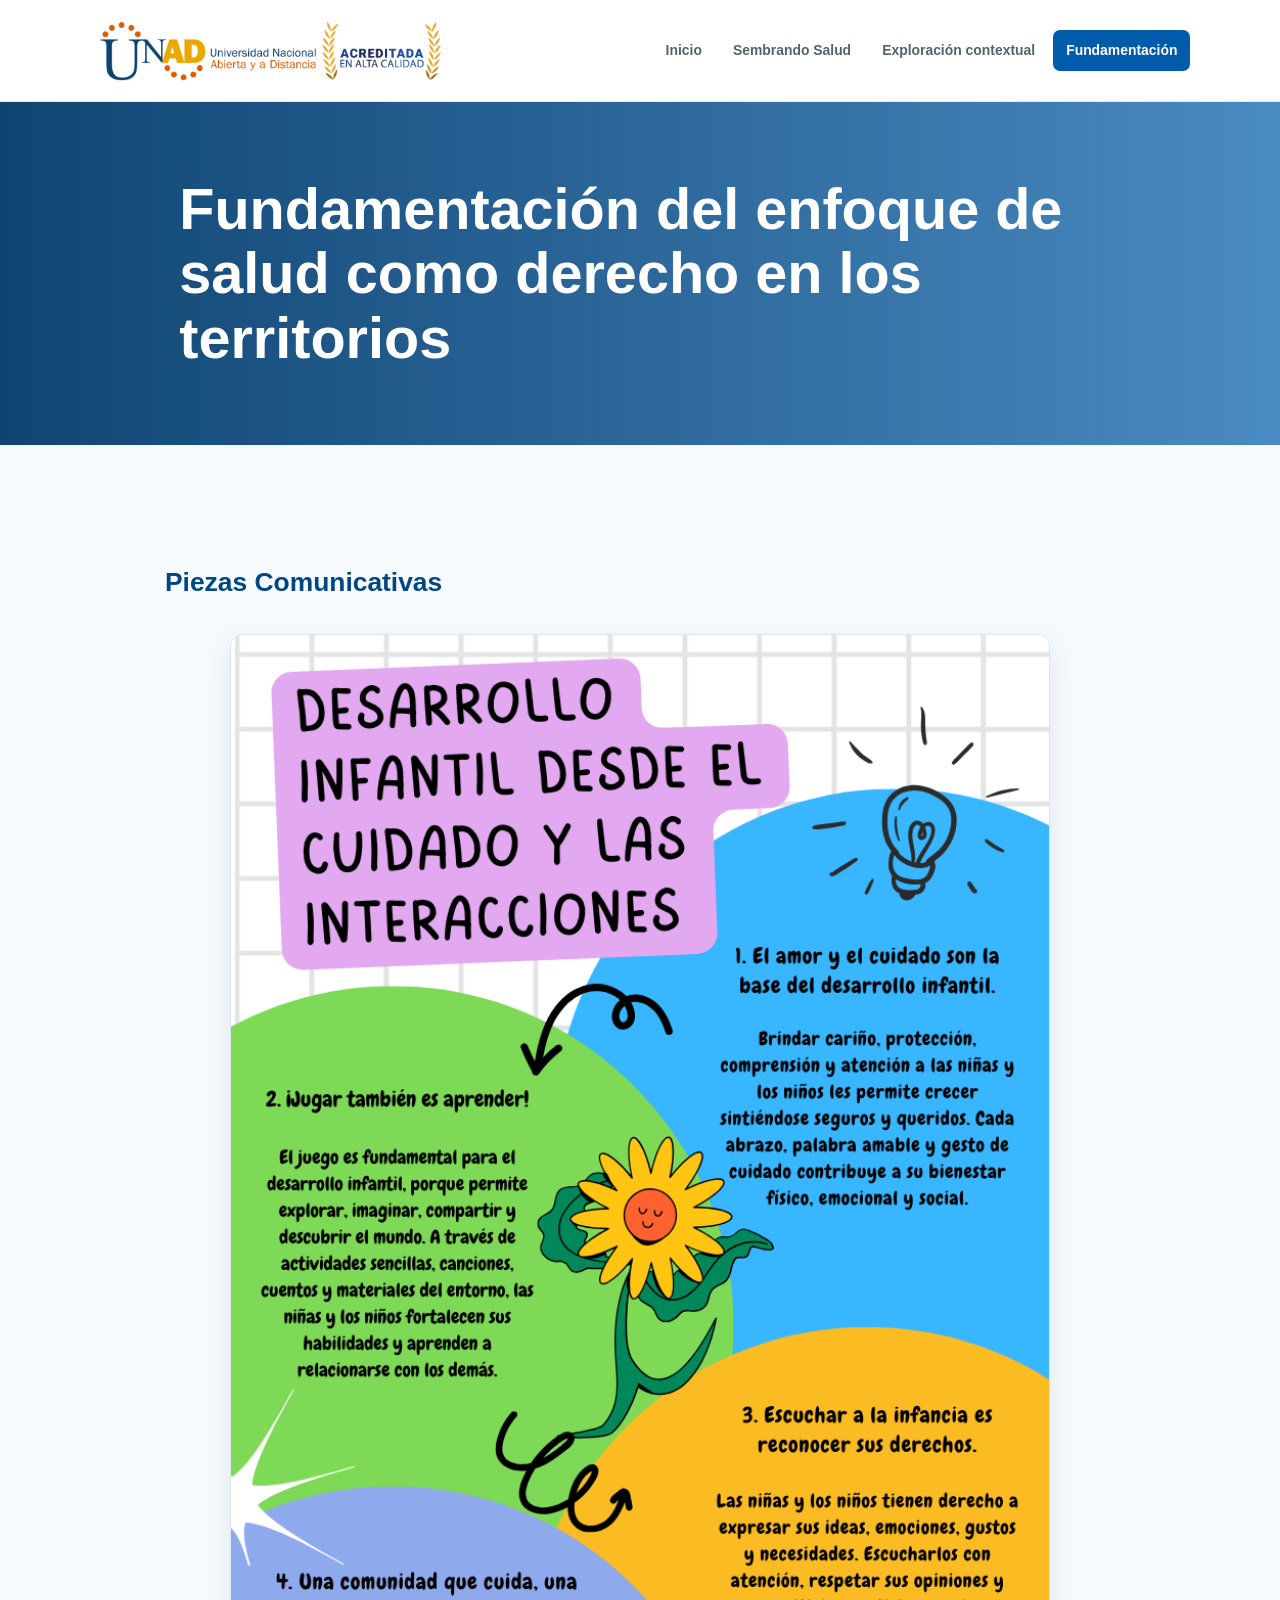
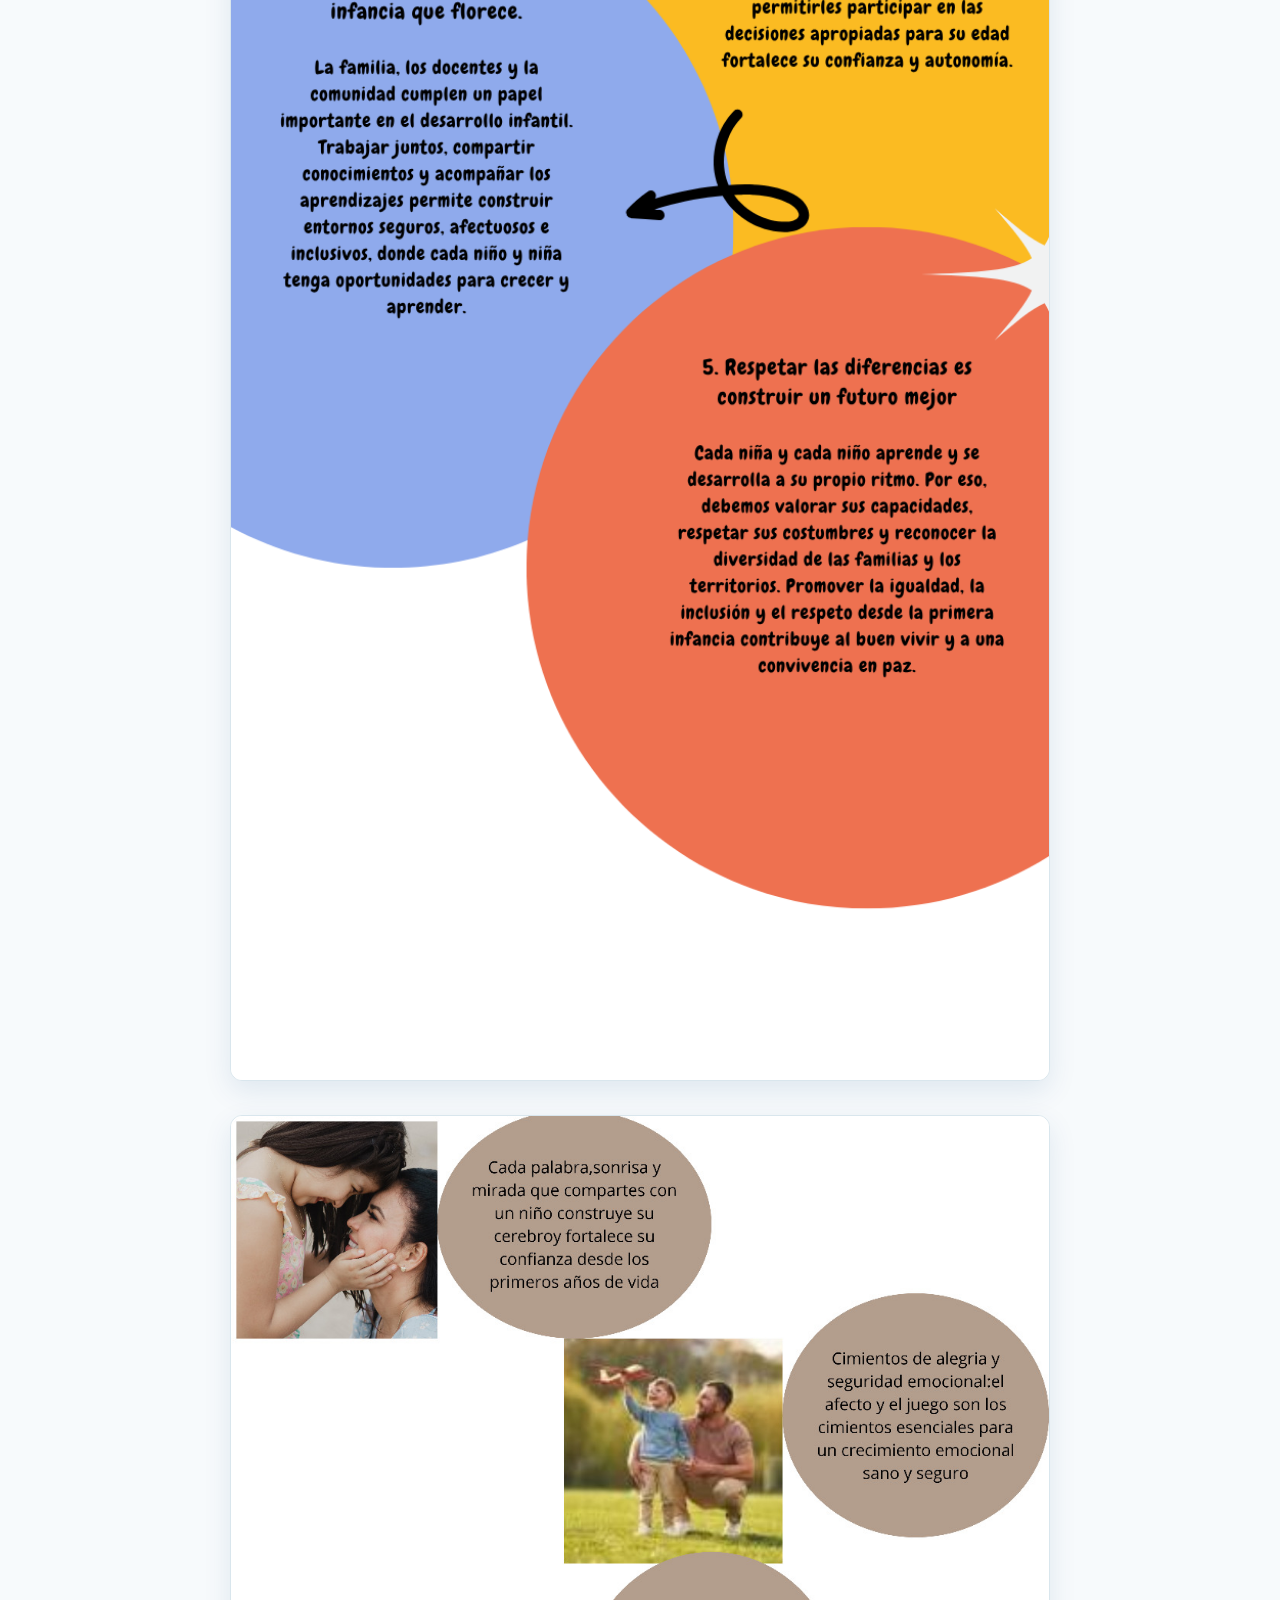
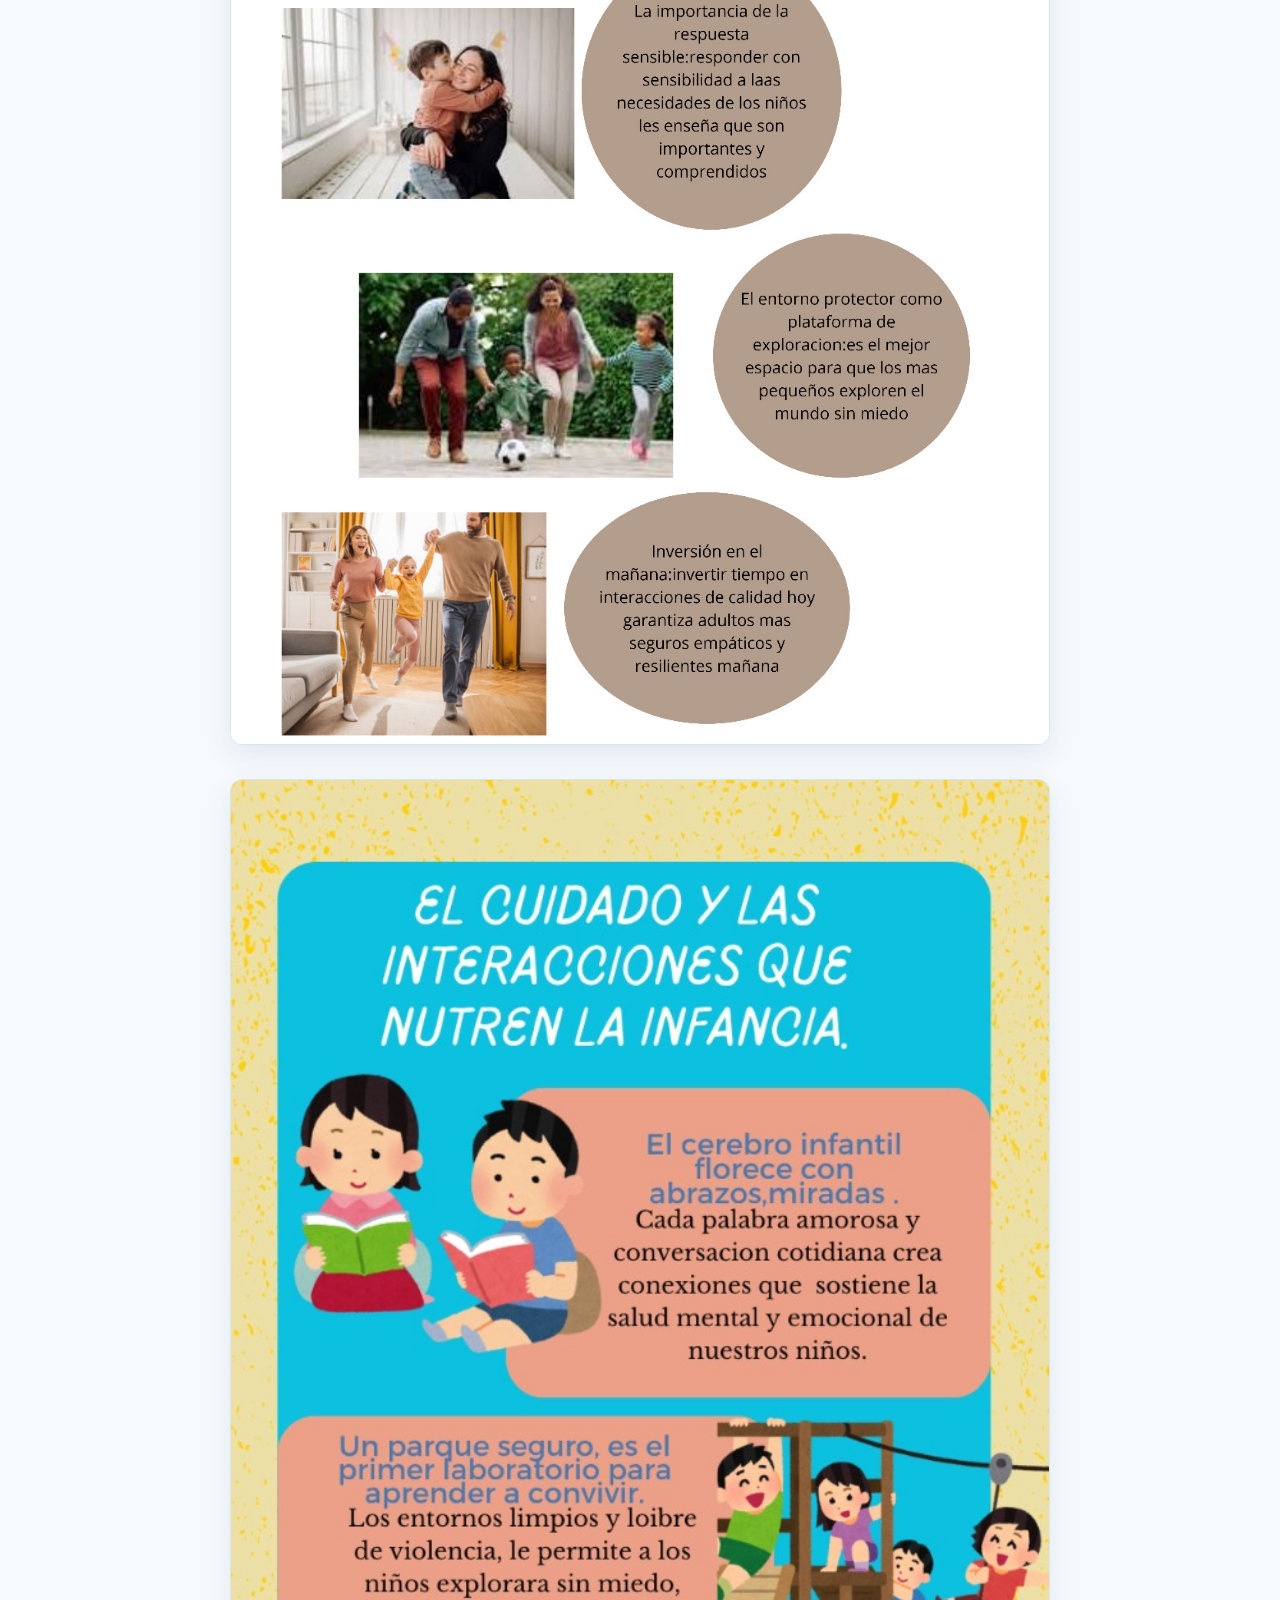
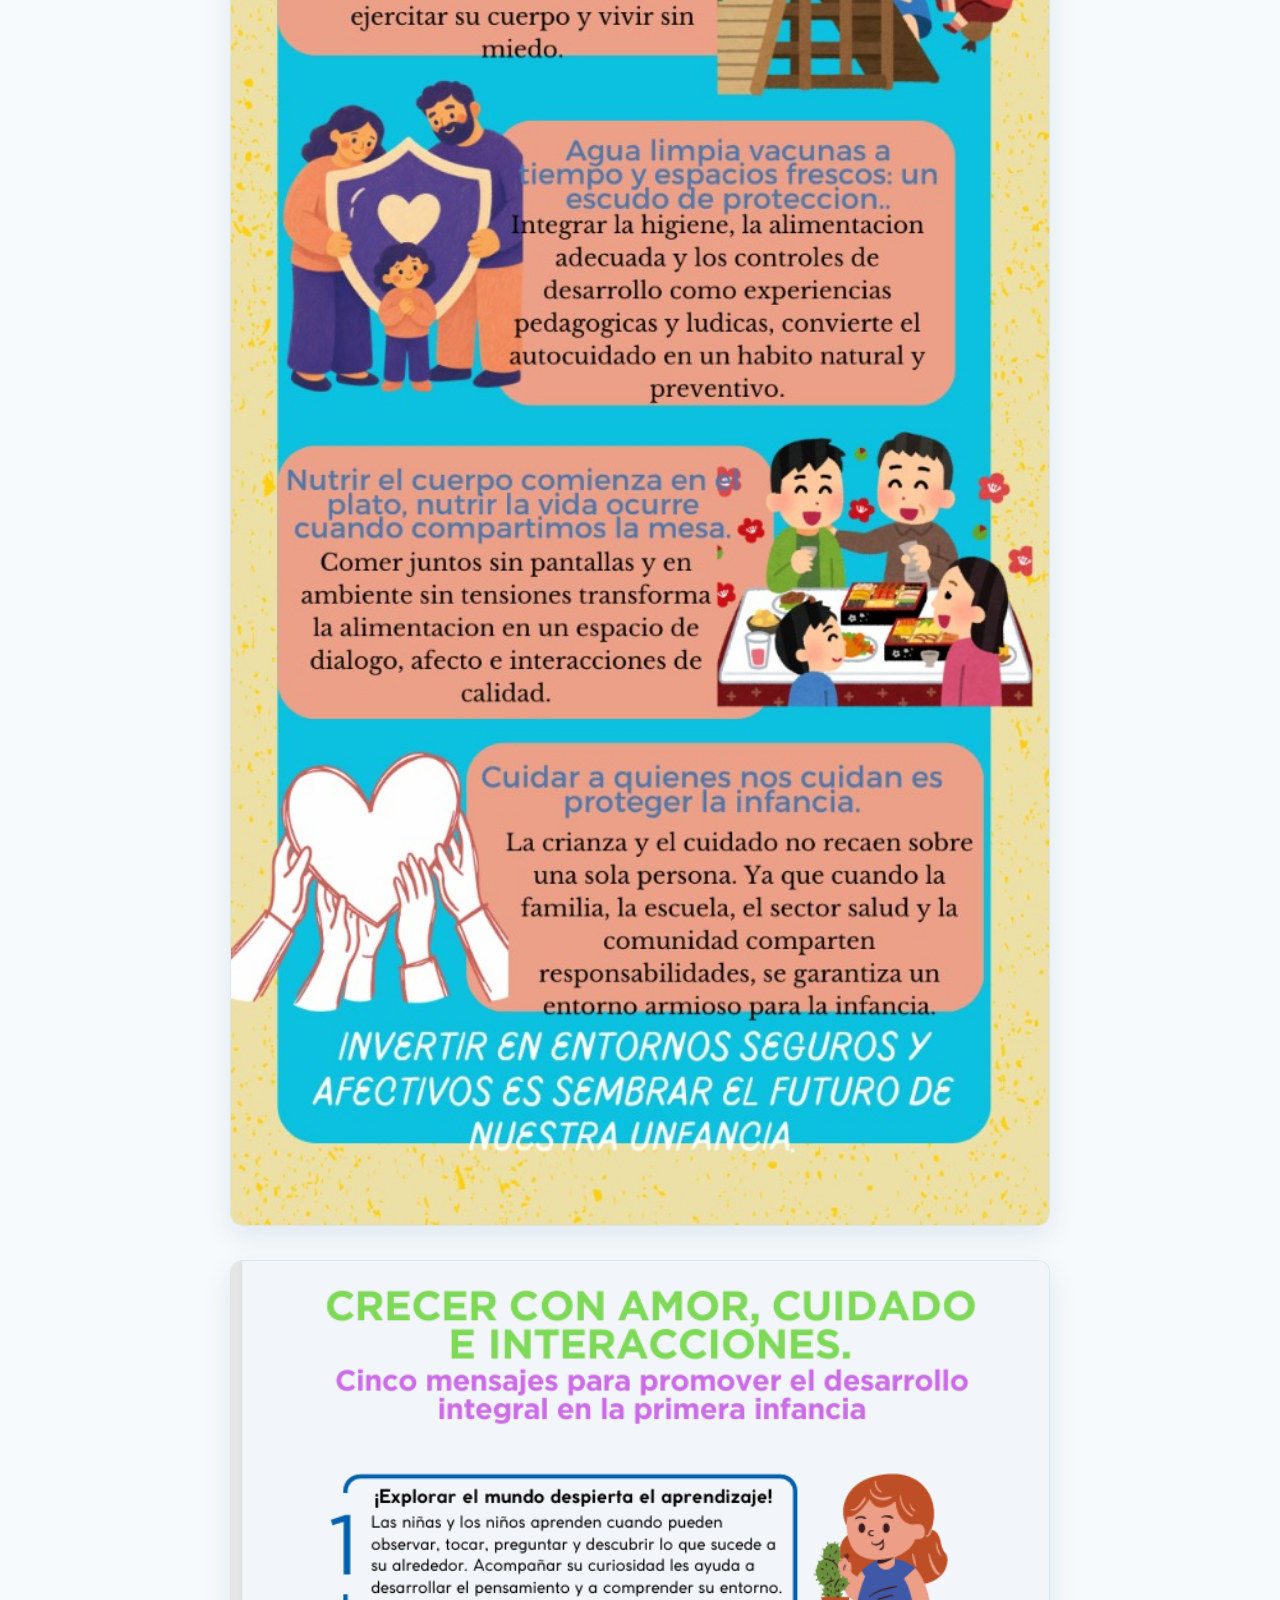
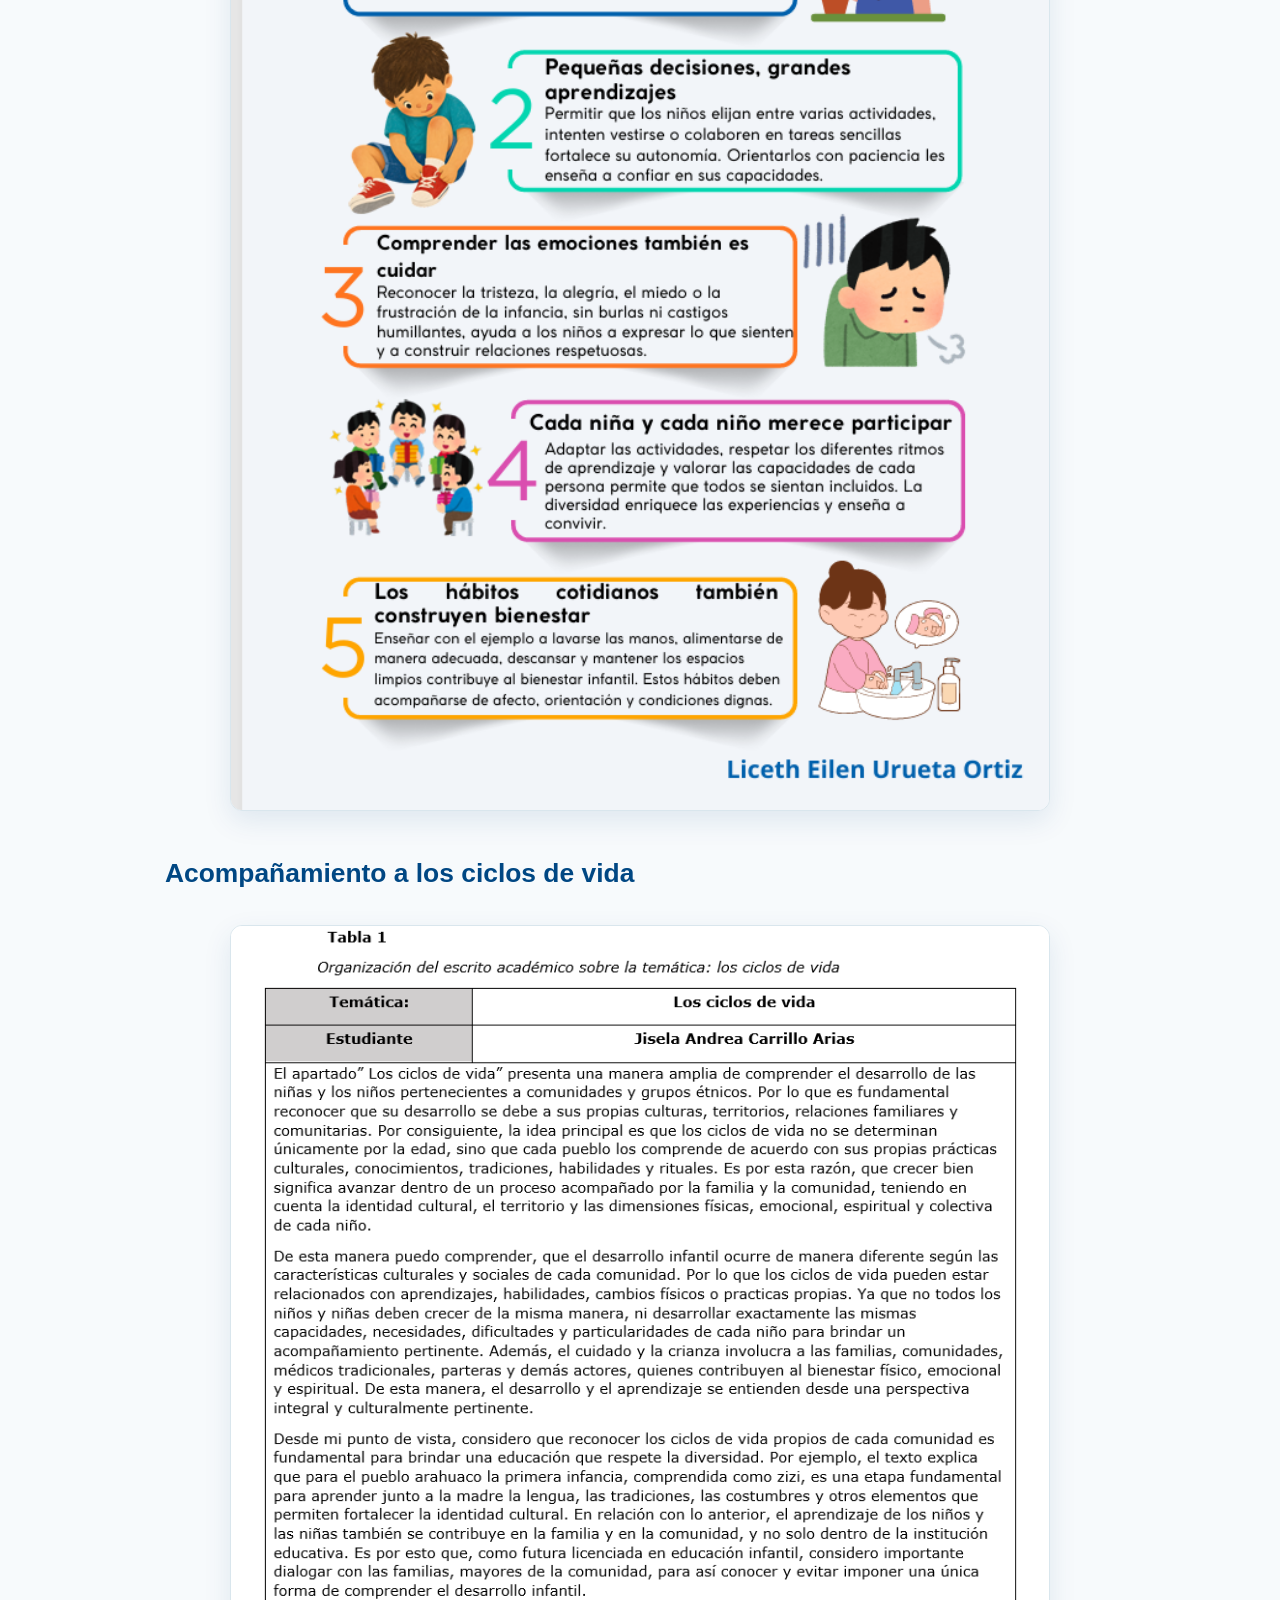
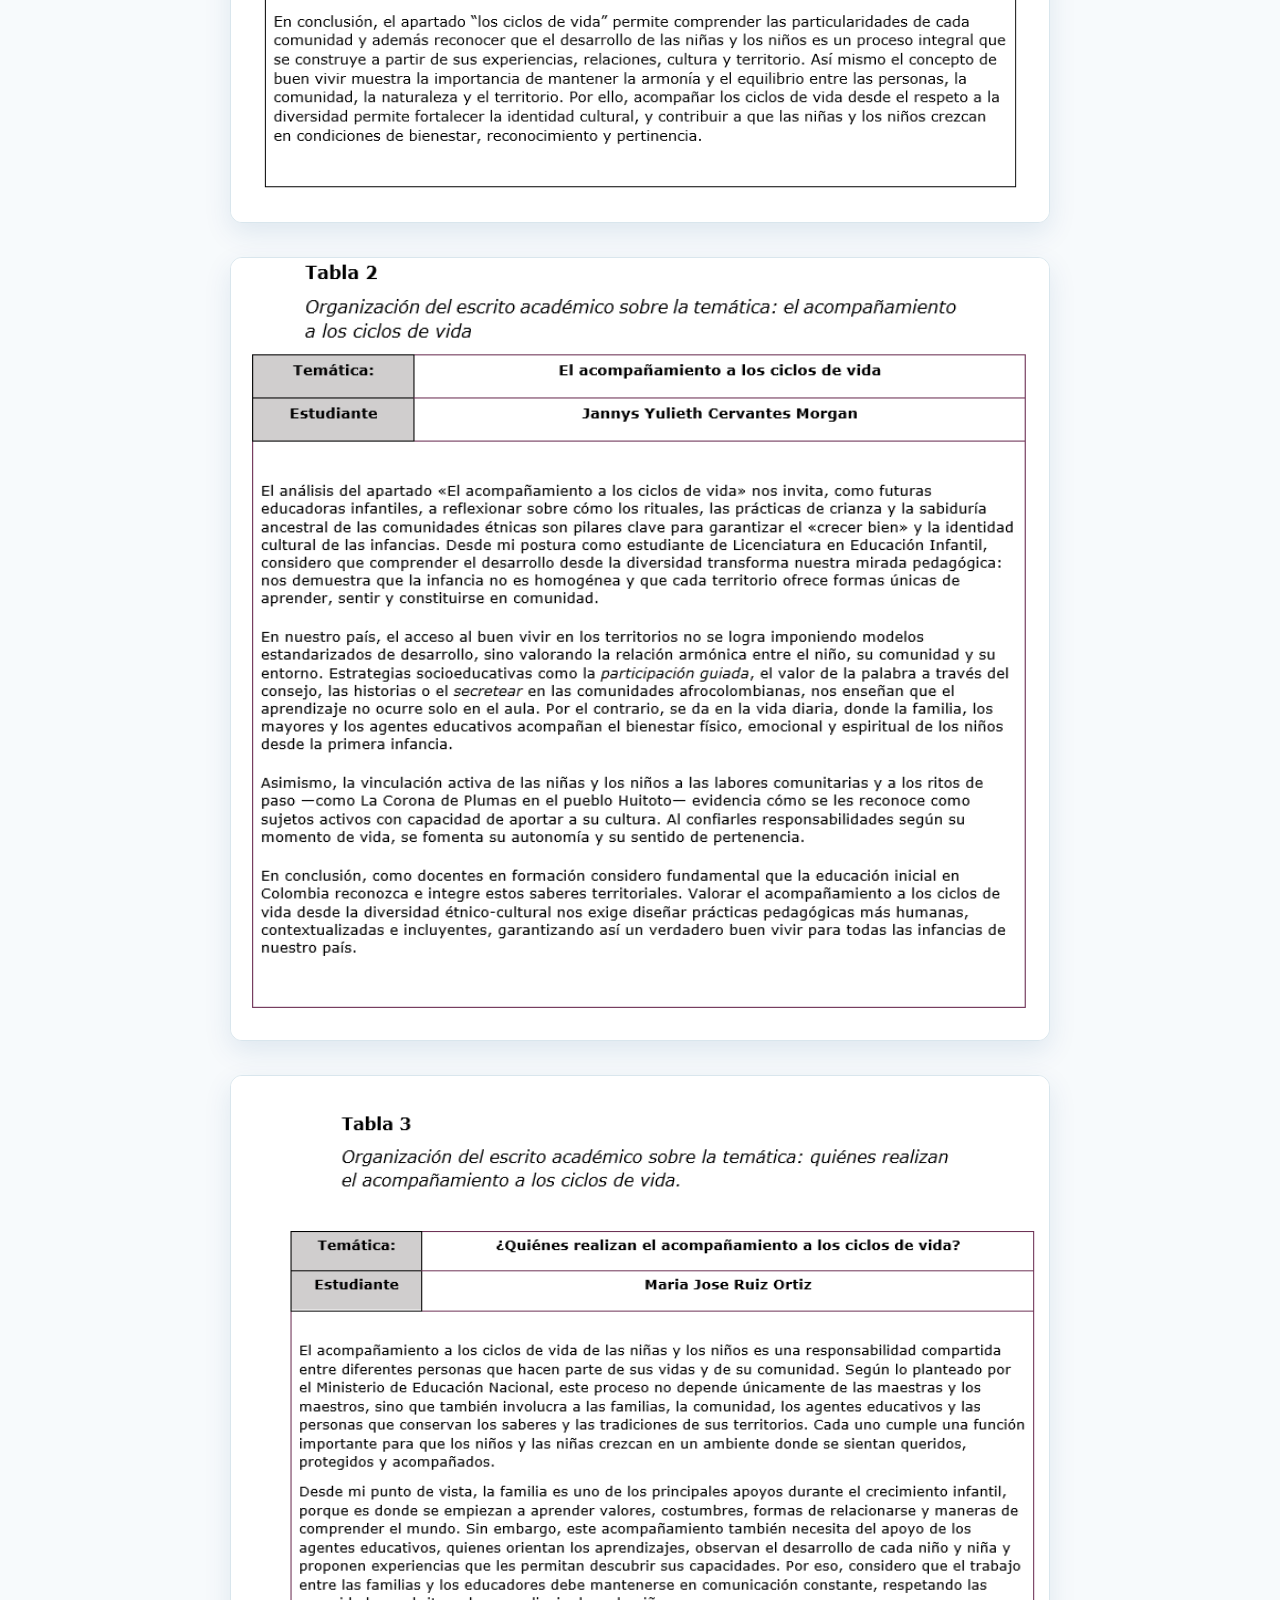
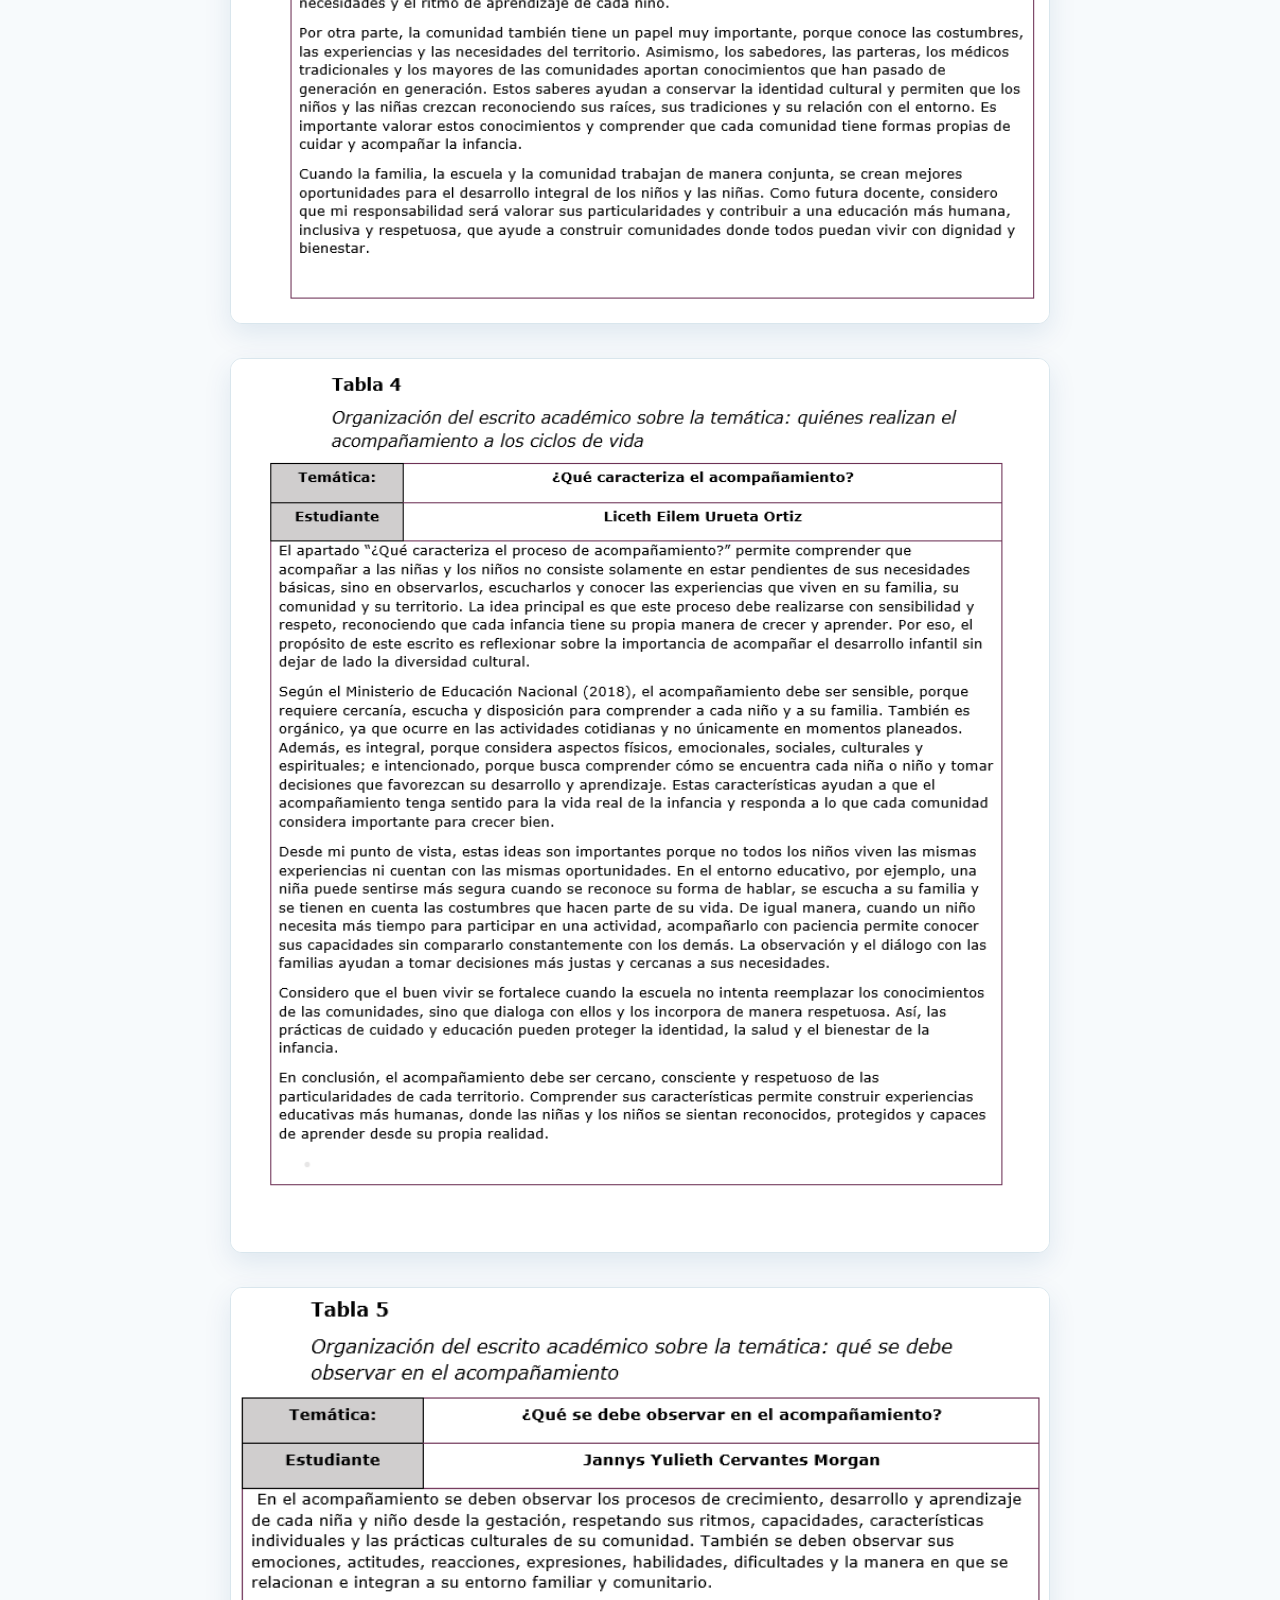
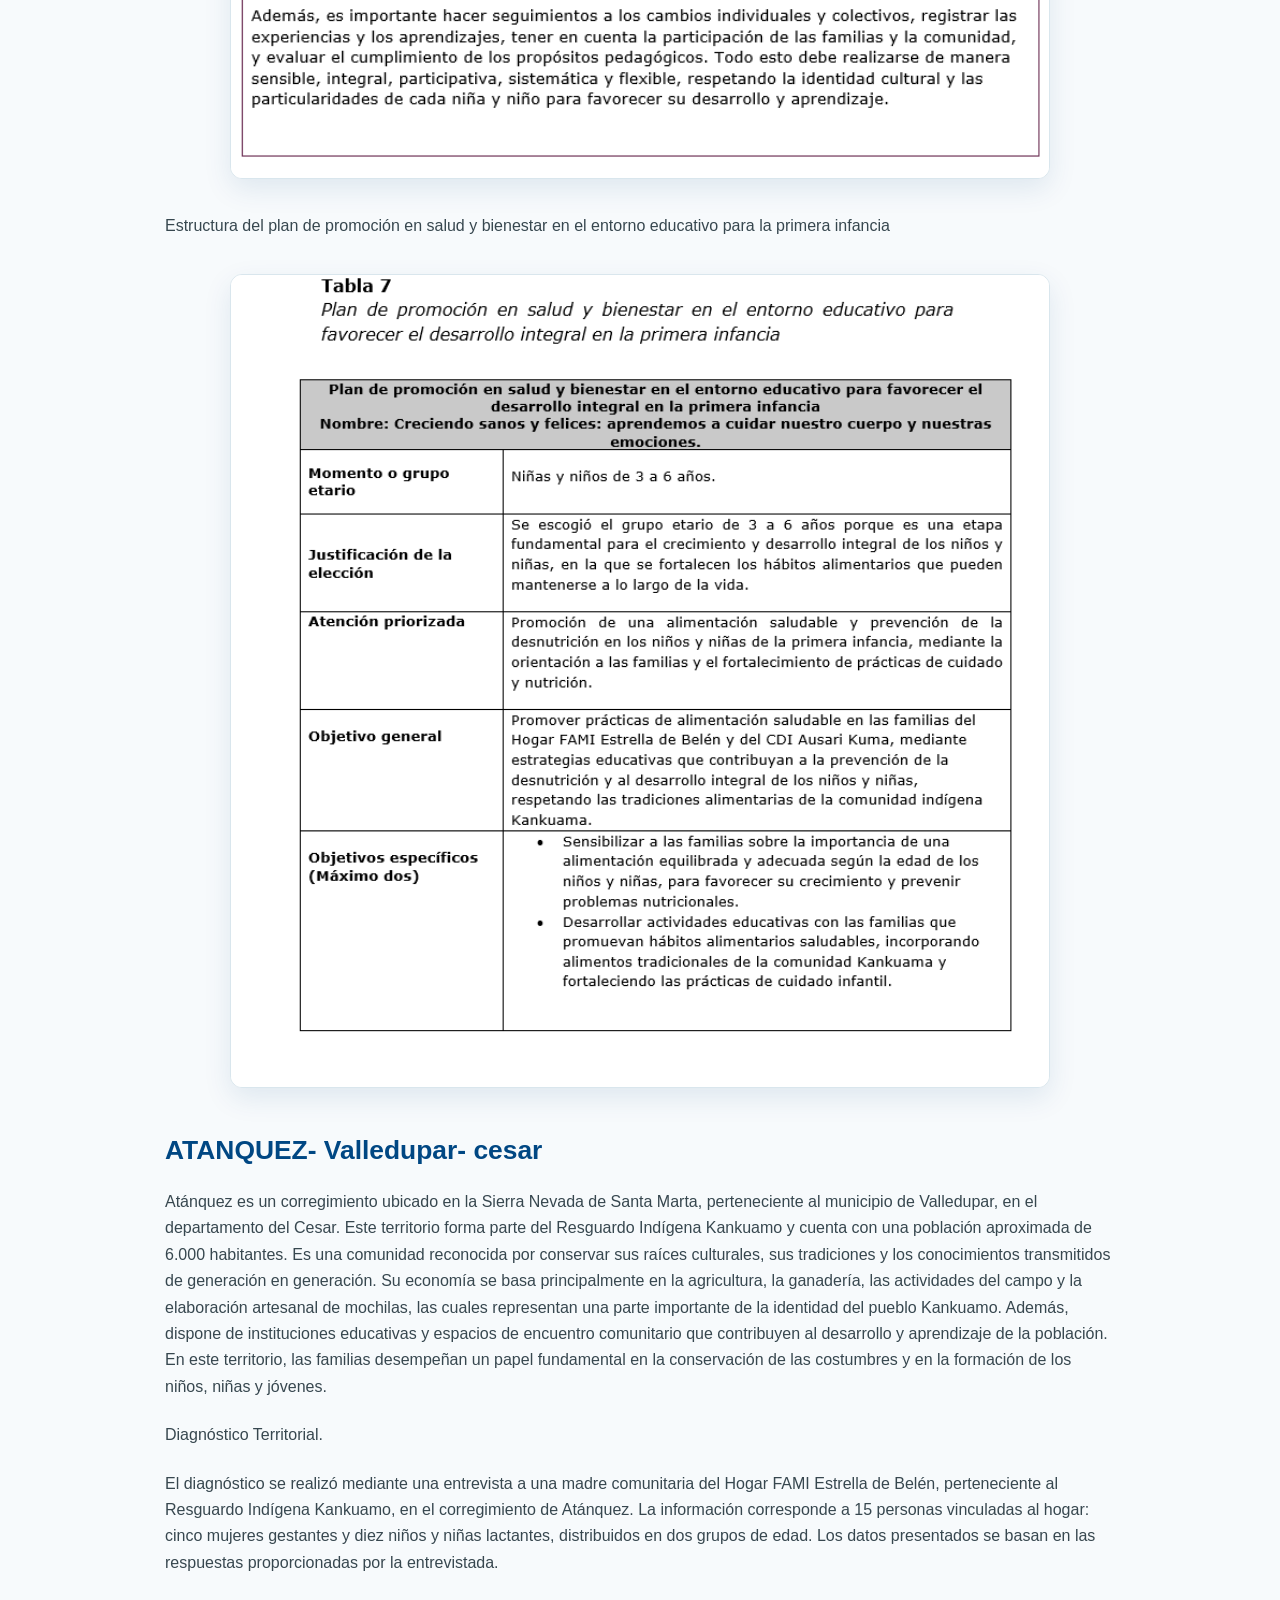
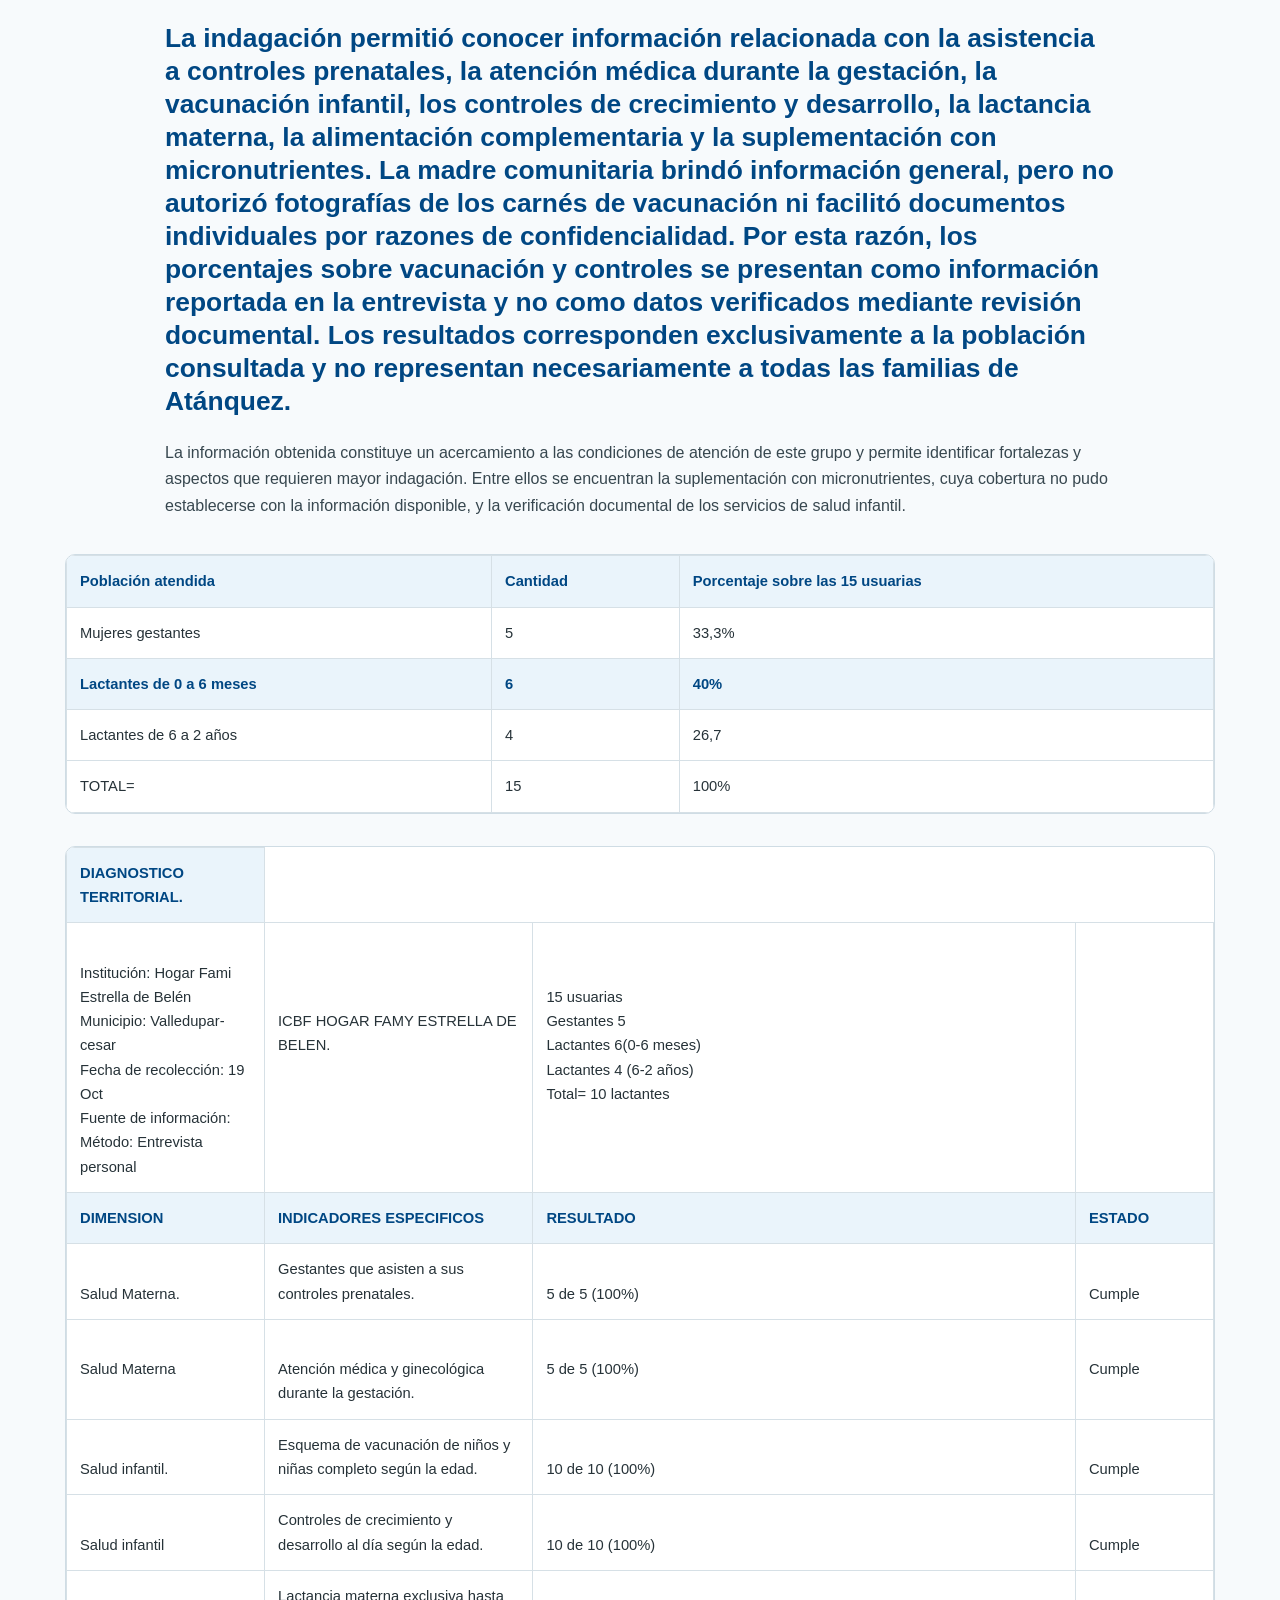
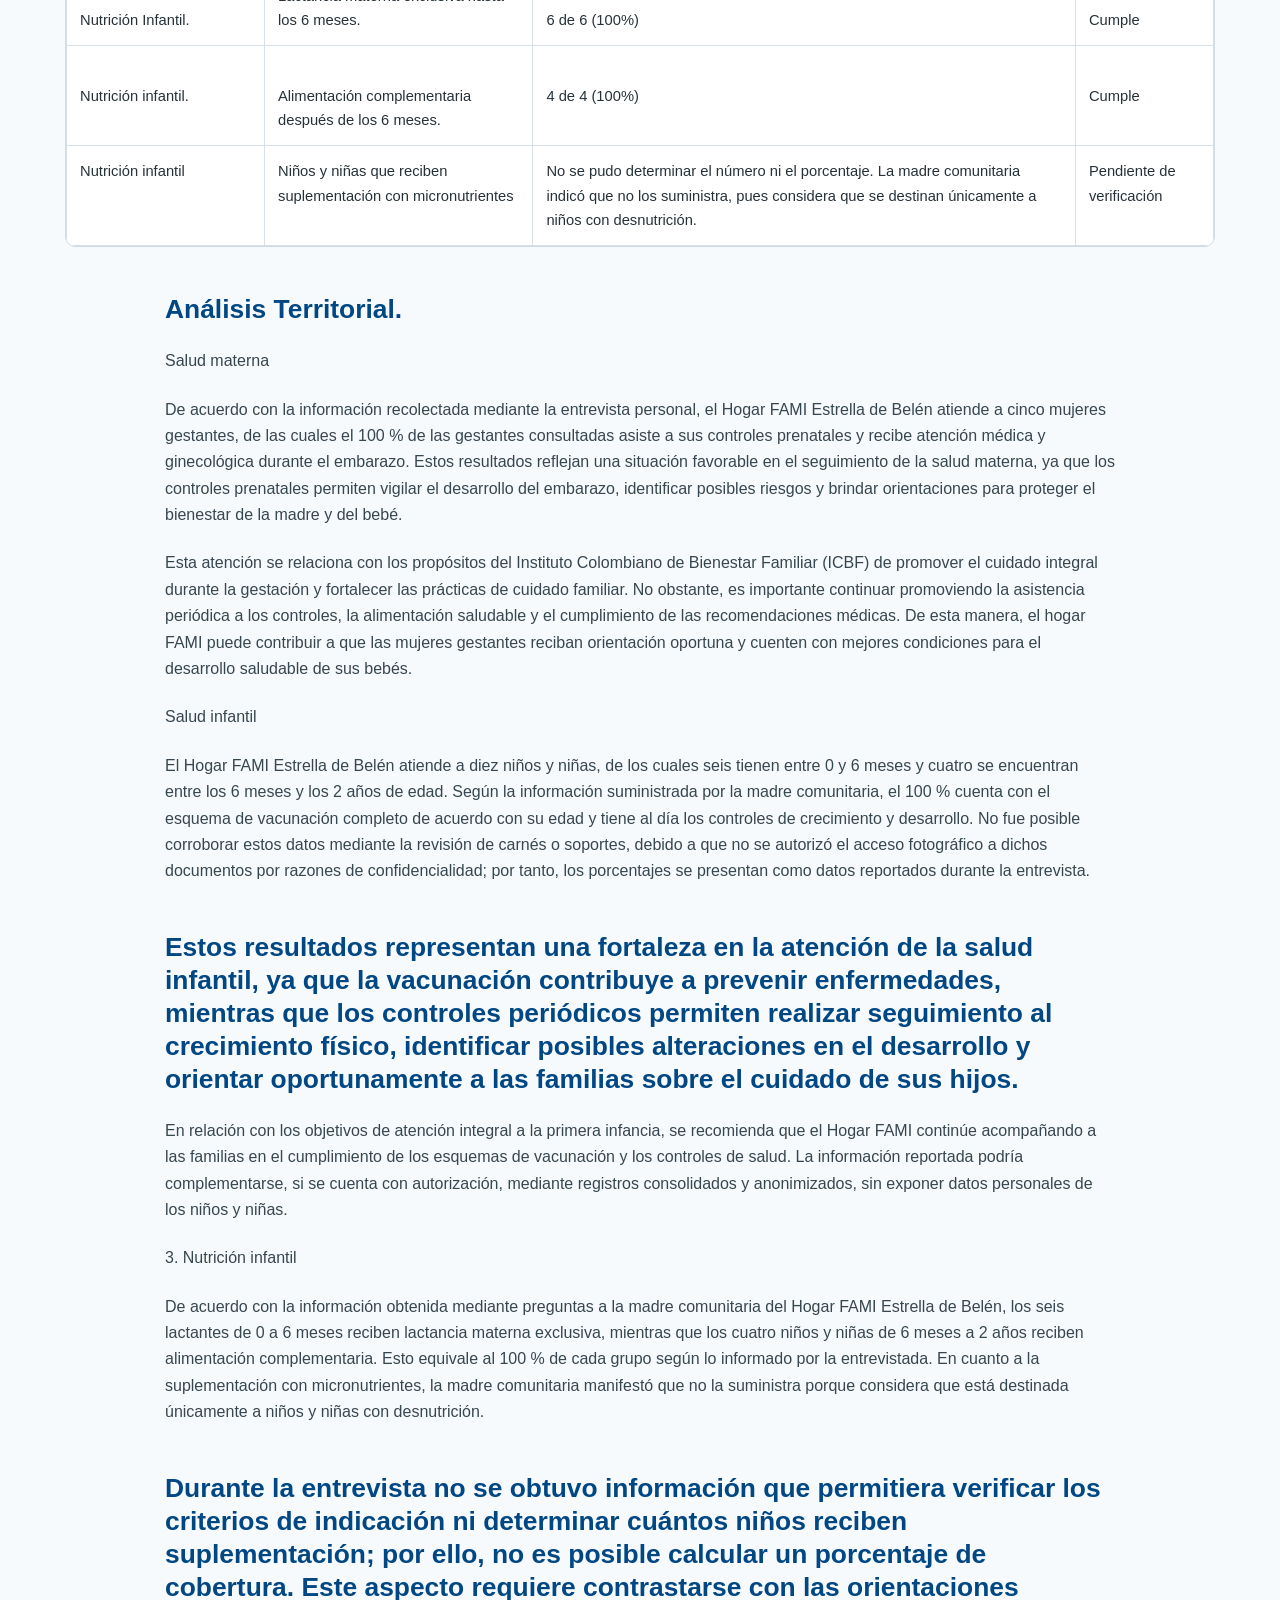
==== Pages/fundamentacion.html @ 1fcdfead "Fase 3" ====
<!DOCTYPE html>
<html lang="es">
<head>
    <meta charset="UTF-8">
    <meta name="viewport" content="width=device-width, initial-scale=1.0">
    <title>Fundamentación del enfoque de salud como derecho en los territorios | Salud y Desarrollo Infantil</title>
    <link rel="stylesheet" href="../style/fundamentacion.css">
</head>
<body>
    <header class="navbar">
        <div class="logo"><img src="../img/logo-unad.png" alt="UNAD Universidad Nacional Abierta y a Distancia"></div>
        <nav class="menu">
            <a href="../index.html">Inicio</a>
            <a href="pestana1.html">Sembrando Salud</a>
            <a href="pestana2.html">Exploración contextual</a>
            <a href="fundamentacion.html" class="activo">Fundamentación</a>
        </nav>
    </header>
    <main>
        <section class="pagina-portada">
            <div class="pagina-portada-contenido"><h1>Fundamentación del enfoque de salud como derecho en los territorios</h1></div>
        </section>
        <article class="documento"><div class="contenedor"><p>Piezas Comunicativas</p><figure class="document-image"><a href="img/fase3/image1.png" target="_blank"><img src="img/fase3/image1.png" alt="Imagen incluida en el documento"></a></figure><figure class="document-image"><a href="img/fase3/image2.jpeg" target="_blank"><img src="img/fase3/image2.jpeg" alt="Imagen incluida en el documento"></a></figure>
<figure class="document-image"><a href="img/fase3/image3.jpeg" target="_blank"><img src="img/fase3/image3.jpeg" alt="Imagen incluida en el documento"></a></figure>
<figure class="document-image"><a href="img/fase3/image4.png" target="_blank"><img src="img/fase3/image4.png" alt="Imagen incluida en el documento"></a></figure><p>Acompañamiento a los ciclos de vida</p><figure class="document-image"><a href="img/fase3/image5.png" target="_blank"><img src="img/fase3/image5.png" alt="Imagen incluida en el documento"></a></figure><figure class="document-image"><a href="img/fase3/image6.png" target="_blank"><img src="img/fase3/image6.png" alt="Imagen incluida en el documento"></a></figure><figure class="document-image"><a href="img/fase3/image7.png" target="_blank"><img src="img/fase3/image7.png" alt="Imagen incluida en el documento"></a></figure><figure class="document-image"><a href="img/fase3/image8.png" target="_blank"><img src="img/fase3/image8.png" alt="Imagen incluida en el documento"></a></figure><figure class="document-image"><a href="img/fase3/image9.png" target="_blank"><img src="img/fase3/image9.png" alt="Imagen incluida en el documento"></a></figure><p>Estructura del plan de promoción en salud y bienestar en el entorno educativo para la primera infancia</p><figure class="document-image"><a href="img/fase3/image10.png" target="_blank"><img src="img/fase3/image10.png" alt="Imagen incluida en el documento"></a></figure><p>ATANQUEZ- Valledupar- cesar</p><p>Atánquez es un corregimiento ubicado en la Sierra Nevada de Santa Marta, perteneciente al municipio de Valledupar, en el departamento del Cesar. Este territorio forma parte del Resguardo Indígena Kankuamo y cuenta con una población aproximada de 6.000 habitantes. Es una comunidad reconocida por conservar sus raíces culturales, sus tradiciones y los conocimientos transmitidos de generación en generación. Su economía se basa principalmente en la agricultura, la ganadería, las actividades del campo y la elaboración artesanal de mochilas, las cuales representan una parte importante de la identidad del pueblo Kankuamo. Además, dispone de instituciones educativas y espacios de encuentro comunitario que contribuyen al desarrollo y aprendizaje de la población. En este territorio, las familias desempeñan un papel fundamental en la conservación de las costumbres y en la formación de los niños, niñas y jóvenes.</p><p>Diagnóstico Territorial.</p><p>El diagnóstico se realizó mediante una entrevista a una madre comunitaria del Hogar FAMI Estrella de Belén, perteneciente al Resguardo Indígena Kankuamo, en el corregimiento de Atánquez. La información corresponde a 15 personas vinculadas al hogar: cinco mujeres gestantes y diez niños y niñas lactantes, distribuidos en dos grupos de edad. Los datos presentados se basan en las respuestas proporcionadas por la entrevistada.</p><p>La indagación permitió conocer información relacionada con la asistencia a controles prenatales, la atención médica durante la gestación, la vacunación infantil, los controles de crecimiento y desarrollo, la lactancia materna, la alimentación complementaria y la suplementación con micronutrientes. La madre comunitaria brindó información general, pero no autorizó fotografías de los carnés de vacunación ni facilitó documentos individuales por razones de confidencialidad. Por esta razón, los porcentajes sobre vacunación y controles se presentan como información reportada en la entrevista y no como datos verificados mediante revisión documental. Los resultados corresponden exclusivamente a la población consultada y no representan necesariamente a todas las familias de Atánquez.</p><p>La información obtenida constituye un acercamiento a las condiciones de atención de este grupo y permite identificar fortalezas y aspectos que requieren mayor indagación. Entre ellos se encuentran la suplementación con micronutrientes, cuya cobertura no pudo establecerse con la información disponible, y la verificación documental de los servicios de salud infantil.</p><div class="table-scroll"><table class="document-table"><tr><td>Población atendida</td><td>Cantidad</td><td>Porcentaje sobre las 15 usuarias</td></tr><tr><td>Mujeres gestantes</td><td>5</td><td>33,3%</td></tr><tr><td>Lactantes de 0 a 6 meses</td><td>6</td><td>40%</td></tr><tr><td>Lactantes de 6 a 2 años</td><td>4</td><td>26,7</td></tr><tr><td> TOTAL= </td><td>15</td><td>100%</td></tr></table></div><div class="table-scroll"><table class="document-table"><tr><td>DIAGNOSTICO TERRITORIAL.</td></tr><tr><td><br>Institución: Hogar Fami Estrella de Belén<br>Municipio: Valledupar-cesar<br>Fecha de recolección: 19 Oct<br>Fuente de información: <br>Método: Entrevista personal<br></td><td><br><br><br>ICBF HOGAR FAMY ESTRELLA DE BELEN.<br><br></td><td><br><br>15 usuarias<br>Gestantes 5<br>Lactantes 6(0-6 meses)<br>Lactantes 4 (6-2 años)<br>Total= 10 lactantes</td><td></td></tr><tr><td>DIMENSION</td><td>INDICADORES ESPECIFICOS</td><td>RESULTADO</td><td>ESTADO</td></tr><tr><td><br>Salud Materna.<br></td><td>Gestantes que asisten a sus controles prenatales.</td><td>  <br>5 de 5 (100%)<br></td><td> <br>Cumple</td></tr><tr><td><br>Salud Materna<br></td><td><br>Atención médica y ginecológica durante la gestación.<br></td><td>  <br>   5 de 5 (100%)       </td><td><br>Cumple </td></tr><tr><td><br>Salud infantil.<br></td><td>Esquema de vacunación de niños y niñas completo según la edad.</td><td> <br>10 de 10 (100%)</td><td><br>Cumple</td></tr><tr><td><br>Salud infantil<br></td><td>Controles de crecimiento y desarrollo al día según la edad.</td><td> <br>10 de 10 (100%)</td><td><br>Cumple<br></td></tr><tr><td><br>Nutrición Infantil.<br></td><td>Lactancia materna exclusiva hasta los 6 meses.</td><td><br>6 de 6 (100%)</td><td><br>Cumple</td></tr><tr><td><br>Nutrición infantil.<br></td><td><br>Alimentación complementaria después de los 6 meses.<br></td><td><br>4 de 4 (100%)</td><td><br>Cumple</td></tr><tr><td>Nutrición infantil</td><td>Niños y niñas que reciben suplementación con micronutrientes</td><td>No se pudo determinar el número ni el porcentaje. La madre comunitaria indicó que no los suministra, pues considera que se destinan únicamente a niños con desnutrición.</td><td>Pendiente de verificación</td></tr></table></div><p>Análisis Territorial.</p><p>Salud materna</p><p>De acuerdo con la información recolectada mediante la entrevista personal, el Hogar FAMI Estrella de Belén atiende a cinco mujeres gestantes, de las cuales el 100 % de las gestantes consultadas asiste a sus controles prenatales y recibe atención médica y ginecológica durante el embarazo. Estos resultados reflejan una situación favorable en el seguimiento de la salud materna, ya que los controles prenatales permiten vigilar el desarrollo del embarazo, identificar posibles riesgos y brindar orientaciones para proteger el bienestar de la madre y del bebé.</p><p>Esta atención se relaciona con los propósitos del Instituto Colombiano de Bienestar Familiar (ICBF) de promover el cuidado integral durante la gestación y fortalecer las prácticas de cuidado familiar. No obstante, es importante continuar promoviendo la asistencia periódica a los controles, la alimentación saludable y el cumplimiento de las recomendaciones médicas. De esta manera, el hogar FAMI puede contribuir a que las mujeres gestantes reciban orientación oportuna y cuenten con mejores condiciones para el desarrollo saludable de sus bebés.</p><p>Salud infantil</p><p>El Hogar FAMI Estrella de Belén atiende a diez niños y niñas, de los cuales seis tienen entre 0 y 6 meses y cuatro se encuentran entre los 6 meses y los 2 años de edad. Según la información suministrada por la madre comunitaria, el 100 % cuenta con el esquema de vacunación completo de acuerdo con su edad y tiene al día los controles de crecimiento y desarrollo. No fue posible corroborar estos datos mediante la revisión de carnés o soportes, debido a que no se autorizó el acceso fotográfico a dichos documentos por razones de confidencialidad; por tanto, los porcentajes se presentan como datos reportados durante la entrevista.</p><p>Estos resultados representan una fortaleza en la atención de la salud infantil, ya que la vacunación contribuye a prevenir enfermedades, mientras que los controles periódicos permiten realizar seguimiento al crecimiento físico, identificar posibles alteraciones en el desarrollo y orientar oportunamente a las familias sobre el cuidado de sus hijos.</p><p>En relación con los objetivos de atención integral a la primera infancia, se recomienda que el Hogar FAMI continúe acompañando a las familias en el cumplimiento de los esquemas de vacunación y los controles de salud. La información reportada podría complementarse, si se cuenta con autorización, mediante registros consolidados y anonimizados, sin exponer datos personales de los niños y niñas.</p><p>3.  Nutrición infantil</p><p>De acuerdo con la información obtenida mediante preguntas a la madre comunitaria del Hogar FAMI Estrella de Belén, los seis lactantes de 0 a 6 meses reciben lactancia materna exclusiva, mientras que los cuatro niños y niñas de 6 meses a 2 años reciben alimentación complementaria. Esto equivale al 100 % de cada grupo según lo informado por la entrevistada. En cuanto a la suplementación con micronutrientes, la madre comunitaria manifestó que no la suministra porque considera que está destinada únicamente a niños y niñas con desnutrición.</p><p>Durante la entrevista no se obtuvo información que permitiera verificar los criterios de indicación ni determinar cuántos niños reciben suplementación; por ello, no es posible calcular un porcentaje de cobertura. Este aspecto requiere contrastarse con las orientaciones vigentes del ICBF y del personal de salud responsable. La alimentación complementaria y la suplementación con micronutrientes son aspectos distintos y no deben confundirse.</p><p>4.  Análisis general del diagnóstico.</p><p>En términos generales, los resultados obtenidos en el Hogar FAMI Estrella de Belén muestran, según el reporte de la madre comunitaria, condiciones favorables en las dimensiones de salud materna, salud y nutrición infantiles. De las 15 personas vinculadas al hogar, cinco son mujeres gestantes y diez corresponden a lactantes distribuidos en dos grupos de edad. La entrevistada informó cumplimiento de los indicadores consultados relacionados con controles prenatales, vacunación, controles de crecimiento y desarrollo, lactancia materna exclusiva y alimentación complementaria. No obstante, al no contar con registros documentales, estos resultados no pudieron verificarse de manera independiente. Además, no fue posible determinar la cobertura de suplementación con micronutrientes.</p><p>Estos resultados se relacionan con la importancia de la atención integral a la primera infancia, el acompañamiento a las familias y el fortalecimiento de las prácticas de cuidado. Es importante precisar que el diagnóstico corresponde únicamente a la población consultada en el Hogar FAMI Estrella de Belén y no permite generalizar los resultados a toda la población de Atánquez o de Valledupar. Las limitaciones de acceso a documentos se deben a la protección de la confidencialidad de los menores.</p><p>DIAGNOSTICO EDUCATIVO.</p><p>El diagnóstico realizado en el Centro de Desarrollo Infantil (CDI) Ausari Kuma, ubicado en el corregimiento de Atánquez, municipio de Valledupar, Cesar, permitió recopilar, mediante una entrevista a la coordinadora, información general sobre las condiciones de salud, alimentación, nutrición y acceso a los servicios de atención de los 100 niños y niñas atendidos. La coordinadora indicó que, por tratarse de información sensible, no era posible proporcionar detalles individualizados. Por ello, los resultados se presentan como información reportada por la institución y no como una verificación de expedientes individuales.</p><p>Limitación de la información: las personas entrevistadas brindaron respuestas generales y no autorizaron el acceso a detalles individuales por tratarse de datos sensibles. En consecuencia, el diagnóstico no incluye nombres, historias clínicas ni soportes personales; los porcentajes se presentan como datos reportados y las necesidades de verificación se señalan expresamente.</p><figure class="document-image"><a href="img/fase3/image11.jpeg" target="_blank"><img src="img/fase3/image11.jpeg" alt="Imagen incluida en el documento"></a></figure>
<figure class="document-image"><a href="img/fase3/image12.jpeg" target="_blank"><img src="img/fase3/image12.jpeg" alt="Imagen incluida en el documento"></a></figure><div class="table-scroll"><table class="document-table"><tr><td>DIAGNOSTICO EDUCATIVO.</td></tr><tr><td>Institución:  CDI Ausari kuma<br>Municipio: Valledupar-cesar<br>Corregimiento: Atánquez<br>Fecha de recolección: 20 Oct<br>Fuente de información: Coordinara del instituto Mirian García Pacheco<br>Método: Entrevista personal<br></td><td><br><br>CDI AUSARI KUMA<br>Centro de desarrollo infantil</td><td><br><br><br>100 niños</td><td></td><td></td></tr><tr><td>Área de valoración</td><td>OBSERVACIONES</td><td>RESULTADO</td></tr><tr><td>Salud infantil</td><td></td><td></td></tr><tr><td>Niños y niñas atendidos</td><td>El CDI Ausari Kuma brinda atención integral a 100 niños y niñas, promoviendo su bienestar y desarrollo durante la primera infancia</td><td>100 niños y niñas atendidos.</td></tr><tr><td>Seguimiento a controles de crecimiento y desarrollo</td><td>Según la coordinadora, la institución realiza seguimiento para vigilar el crecimiento y detectar posibles alteraciones oportunamente.</td><td>Se reporta seguimiento</td></tr><tr><td>Controles de crecimiento y desarrollo al día</td><td>La coordinadora manifiesta que todos los niños y niñas tienen sus controles al día, lo que favorece la identificación temprana de riesgos y el seguimiento de su estado de salud.</td><td><br>100%</td></tr><tr><td>Asistencia a controles de crecimiento y desarrollo</td><td>La coordinadora aclaró que su respuesta se refería a la asistencia: según lo informado, los niños y niñas asisten a sus controles.</td><td>100% de asistencia reportada</td></tr><tr><td>Esquema de vacunación completo-Incompleto</td><td>El CDI realiza seguimiento al estado de vacunación de los niños y niñas. Cuando se identifica que alguno no ha recibido las vacunas correspondientes, se efectúa el seguimiento y, cuando es necesario, se gestiona la reprogramación de la atención.</td><td> <br>100%</td></tr><tr><td>Vacunas recibidas en los últimos seis meses</td><td>La persona encargada de salud y nutrición realiza seguimiento y monitoreo interno para verificar que los niños y niñas cuenten con sus vacunas correspondientes a la edad y facilitar la gestión de las dosis pendientes.</td><td><br>100%</td></tr><tr><td>Alimentación y nutrición</td><td></td><td></td></tr><tr><td>Consumo diario de frutas y verduras</td><td>Los niños y niñas consumen frutas y verduras diariamente, favoreciendo el aporte de vitaminas, minerales y fibra necesarios para su desarrollo.</td><td><br><br>100%</td></tr><tr><td>Dificultades de acceso a una alimentación adecuada</td><td>La coordinadora informó que el CDI aporta el 70 % de la alimentación y las familias aportan el 30 % restante. La información corresponde a lo expresado en la entrevista; no se contó con un cálculo nutricional independiente.</td><td>70 % CDI / 30 % familias (según entrevista)</td></tr><tr><td>Valoración nutricional en los últimos seis meses</td><td>Se realiza seguimiento nutricional cada tres meses, de manera articulada entre el componente de salud y nutrición y las actividades del CDI. Estas valoraciones permiten observar la evolución del crecimiento, identificar posibles riesgos nutricionales y establecer acciones de acompañamiento oportunas.</td><td><br><br><br>100%</td></tr><tr><td>Riesgo de desnutrición o alteraciones nutricionales</td><td>La coordinadora reportó seis niños y niñas con desnutrición. Por la confidencialidad de la información no se obtuvo detalle individual sobre clasificación, evolución o seguimiento de cada caso. Se identifica la necesidad de seguimiento nutricional individual y articulación con las familias y los servicios de salud, sin atribuir causas a partir de la información disponible.</td><td>6 de 100 (6 %), según la coordinadora. Requiere seguimiento.</td></tr><tr><td>Acceso y seguimiento en salud</td><td></td><td></td></tr><tr><td>Seguimiento a la vacunación infantil</td><td>El CDI verifica los esquemas de vacunación y acompaña la gestión de las dosis pendientes, cuando corresponde.</td><td><br><br>100%</td></tr><tr><td>Dificultades para acceder a los servicios de vacunación</td><td>Se identifica un caso relacionado con barreras culturales en una familia de la etnia arahuaca. Se brindó orientación y acompañamiento para favorecer el acceso a la vacunación.</td><td>1 caso reportado — Requiere seguimiento diferencial. Lo cual corresponde al 1% de todos los niños.</td></tr></table></div><p>Análisis Educativo.</p><p>1.  Análisis salud infantil.</p><p>En la dimensión de salud infantil del CDI Ausari Kuma, la coordinadora informó que los 100 niños y niñas atendidos cuentan con el esquema de vacunación completo de acuerdo con su edad y asisten a sus controles de crecimiento y desarrollo. Esto corresponde al 100 % de la población atendida según la información proporcionada en la entrevista. Debido a las limitaciones de acceso a registros individuales por razones de confidencialidad, no fue posible verificar documentalmente cada caso.</p><p>La información reportada constituye una fortaleza para la atención integral a la primera infancia, pues la vacunación contribuye a prevenir enfermedades y los controles de crecimiento y desarrollo permiten hacer seguimiento a la evolución infantil e identificar posibles alteraciones. Se recomienda mantener estos procesos y, cuando sea posible, respaldar los datos agregados mediante registros institucionales anonimizados y autorizados.</p><p>2.  Análisis alimentación y nutrición</p><p>En la dimensión de alimentación y nutrición del CDI Ausari Kuma, la coordinadora informó que la institución aporta el 70 % de la alimentación y las familias el 30 % restante. Esta distribución se registra como información proporcionada durante la entrevista; no se contó con documentación que permitiera establecer cómo se calculó o verificarla mediante una evaluación nutricional independiente. Por sí sola, esta distribución no permite concluir que el aporte familiar sea la causa de los casos de desnutrición identificados.</p><p>La participación de la institución y de las familias en la alimentación infantil debe analizarse desde la corresponsabilidad y el derecho de los niños y niñas a una alimentación adecuada. El dato informado no sustituye la valoración individual del estado nutricional ni permite atribuir responsabilidades sobre los casos reportados. Se recomienda fortalecer la comunicación con las familias y la articulación con los servicios de salud, respetando la confidencialidad de la información.</p><p>3.  Acceso y seguimiento en salud.</p><p>La información recopilada en el CDI identifica un caso reportado de barrera cultural relacionado con la vacunación de una familia perteneciente al pueblo arhuaco. Según lo informado, se brindó orientación y acompañamiento para favorecer el acceso al servicio. El caso corresponde al 1 % de los 100 niños y niñas atendidos, tomando como referencia la población reportada por la coordinadora. Debido a que no se obtuvo información individual adicional, no es posible detallar circunstancias particulares; se destaca la importancia de mantener una comunicación respetuosa y culturalmente pertinente.</p><p>Se recomienda continuar el diálogo con la familia, escuchar sus inquietudes y, cuando sea pertinente, articular las acciones con los servicios de salud y los referentes comunitarios. El propósito debe ser facilitar el acceso a la vacunación mediante un acompañamiento respetuoso de las particularidades culturales, sin estigmatizar a la familia.</p><p>4.  Análisis general</p><p>Los resultados del CDI Ausari Kuma evidencian, según la información suministrada por la coordinadora, fortalezas en el seguimiento de los controles de crecimiento y desarrollo, la vacunación, la provisión de alimentos y la realización de valoraciones nutricionales. Los datos deben interpretarse teniendo en cuenta que se obtuvieron mediante entrevista y que no fue posible acceder a información individual por razones de confidencialidad.</p><p>Se identifican dos aspectos prioritarios. El primero corresponde a los seis niños y niñas con desnutrición reportados por la coordinadora, equivalentes al 6 % de la población atendida. La información disponible no permite precisar la clasificación, evolución ni las acciones individuales de seguimiento, por lo que se recomienda fortalecer la articulación entre CDI, familias y servicios de salud. El segundo aspecto se relaciona con el caso reportado de barrera cultural frente a la vacunación, que requiere mantener el acompañamiento intercultural y favorecer el acceso efectivo al servicio. La distribución alimentaria 70 % institución y 30 % familias se conserva como dato reportado, sin atribuirle causalidad directa sobre la desnutrición.</p></div></article>
    </main>
    <footer class="footer"><div class="footer-contenedor"><h3>Salud y Desarrollo Infantil</h3><p>UNAD · ECEDU</p></div></footer>
</body>
</html>
---- style/fundamentacion.css ----
* {
    box-sizing: border-box;
    margin: 0;
    padding: 0;
}

html {
    scroll-behavior: smooth;
}

body {
    background: #f7fafc;
    color: #263238;
    font-family: "Segoe UI", Arial, sans-serif;
    line-height: 1.65;
}

a {
    color: inherit;
    text-decoration: none;
}

.navbar {
    position: sticky;
    top: 0;
    z-index: 10;
    display: flex;
    min-height: 72px;
    align-items: center;
    justify-content: space-between;
    padding: 0 7%;
    border-bottom: 1px solid #e5ebf0;
    background: #ffffff;
}

.logo img {
    display: block;
    width: min(360px, 31vw);
    height: auto;
}

.menu {
    display: flex;
    align-items: center;
    gap: 5px;
}

.menu a {
    padding: 9px 13px;
    border-radius: 7px;
    color: #53636d;
    font-size: 0.87rem;
    font-weight: 600;
    transition: 0.25s;
}

.menu a:hover {
    background: #edf6fc;
    color: #005baa;
}

.menu a.activo {
    background: #005baa;
    color: #ffffff;
}

.pagina-portada {
    display: flex;
    min-height: 310px;
    align-items: center;
    padding: 75px 10%;
    background: linear-gradient(90deg, rgba(0, 57, 105, 0.94), rgba(0, 91, 170, 0.7)), url("https://images.unsplash.com/photo-1627764940620-90393d0e8c34?auto=format&fit=crop&w=1800&q=85") center / cover;
    color: #ffffff;
}

.pagina-portada-contenido,
.contenedor,
.footer-contenedor {
    width: min(1150px, 90%);
    margin: 0 auto;
}

.pagina-portada h1 {
    max-width: 900px;
    font-size: clamp(2.2rem, 4.5vw, 4rem);
    line-height: 1.12;
}

.documento {
    padding: 75px 0;
}

.documento p {
    max-width: 950px;
    margin: 0 auto 22px;
    color: #37474f;
    font-size: 1rem;
    white-space: pre-line;
}

.documento p:not(:has(+ p)) {
    margin-bottom: 35px;
}

.documento p:is(:nth-child(1), :nth-child(6), :nth-child(8), :nth-child(14), :nth-child(18), :nth-child(22), :nth-child(28), :nth-child(32)) {
    margin-top: 46px;
    color: #004783;
    font-size: 1.65rem;
    font-weight: 800;
    line-height: 1.25;
}

.document-image {
    width: min(820px, 100%);
    margin: 34px auto;
    overflow: hidden;
    border: 1px solid #d9e6ed;
    border-radius: 12px;
    background: #ffffff;
    box-shadow: 0 10px 28px rgba(0, 71, 131, 0.1);
}

.document-image img {
    display: block;
    width: 100%;
    height: auto;
}

.table-scroll {
    width: 100%;
    margin: 32px 0;
    overflow-x: auto;
    border: 1px solid #cfdce4;
    border-radius: 10px;
    background: #ffffff;
}

.document-table {
    width: 100%;
    min-width: 700px;
    border-collapse: collapse;
    color: #263238;
    font-size: 0.92rem;
}

.document-table td {
    padding: 13px;
    border: 1px solid #d6e0e6;
    vertical-align: top;
}

.document-table tr:first-child td,
.document-table tr:nth-child(3) td {
    background: #eaf4fb;
    color: #004783;
    font-weight: 700;
}

.document-table .document-image {
    min-width: 230px;
    margin: 10px auto;
}

.footer {
    padding: 38px 20px;
    background: #004783;
    color: #ffffff;
    text-align: center;
}

.footer h3 {
    margin-bottom: 6px;
    font-size: 1rem;
}

.footer p {
    color: #dcecf7;
    font-size: 0.86rem;
}

@media (max-width: 900px) {
    .navbar {
        height: auto;
        flex-direction: column;
        gap: 10px;
        padding: 15px;
    }

    .menu {
        width: 100%;
        justify-content: center;
        flex-wrap: wrap;
    }
}

@media (max-width: 600px) {
    .logo img {
        width: min(310px, 82vw);
    }

    .menu a {
        padding: 8px 9px;
        font-size: 0.78rem;
    }

    .pagina-portada {
        min-height: 270px;
        padding: 55px 0;
    }

    .pagina-portada h1 {
        font-size: 2rem;
    }

    .documento {
        padding: 48px 0;
    }

    .documento p {
        font-size: 0.97rem;
    }

    .documento p:is(:nth-child(1), :nth-child(6), :nth-child(8), :nth-child(14), :nth-child(18), :nth-child(22), :nth-child(28), :nth-child(32)) {
        font-size: 1.4rem;
    }
}
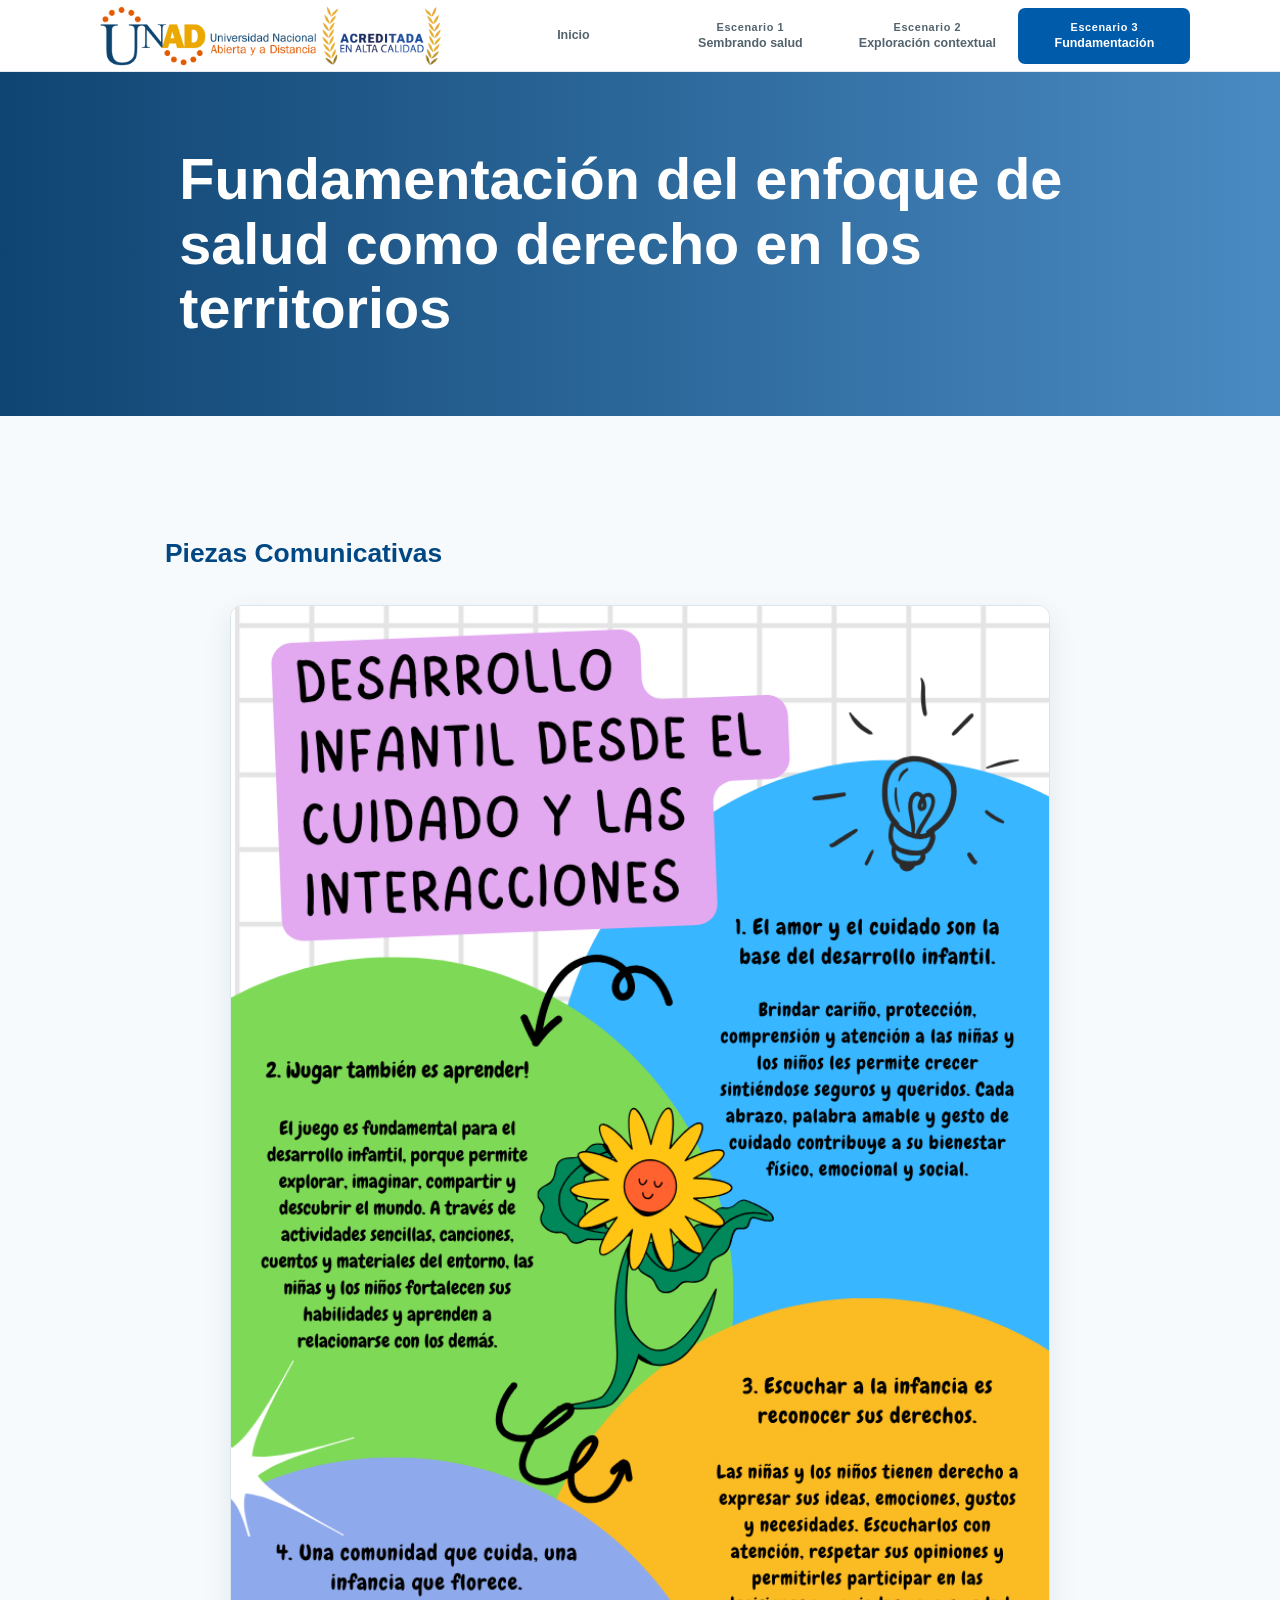
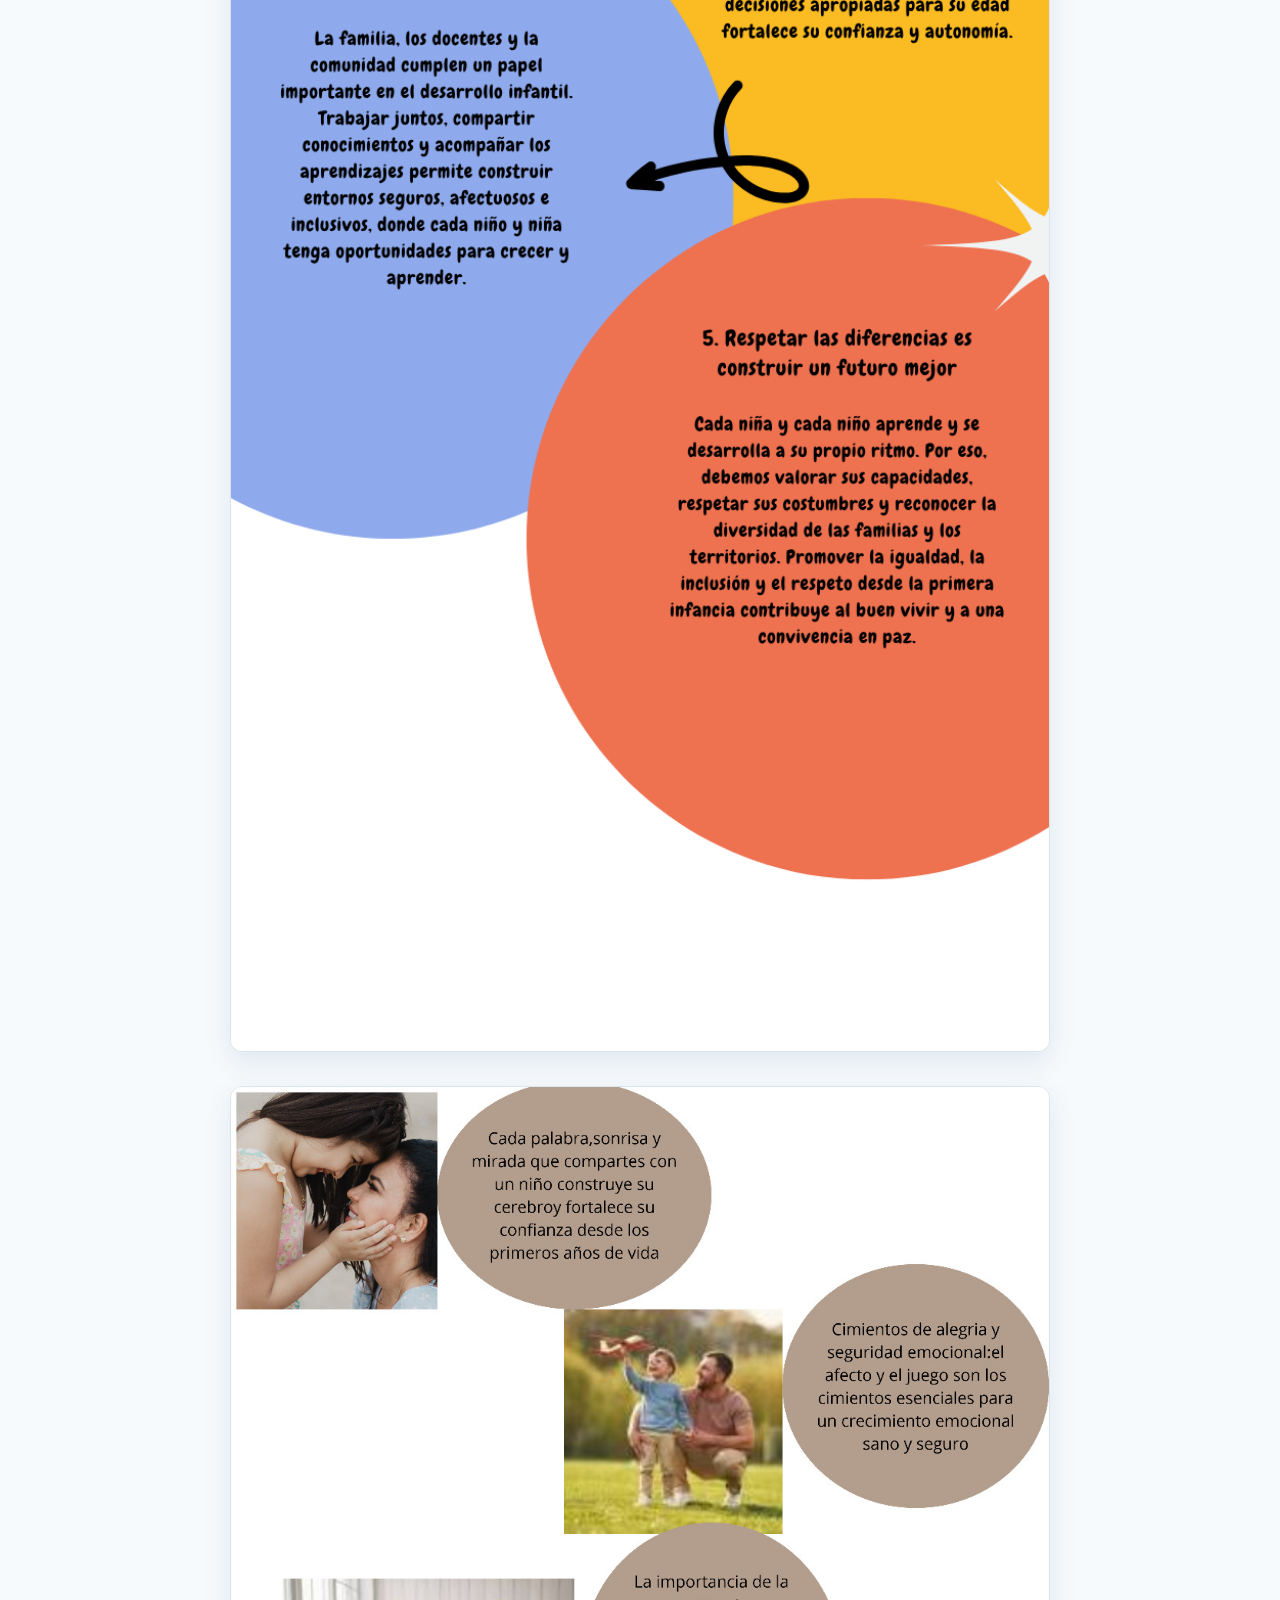
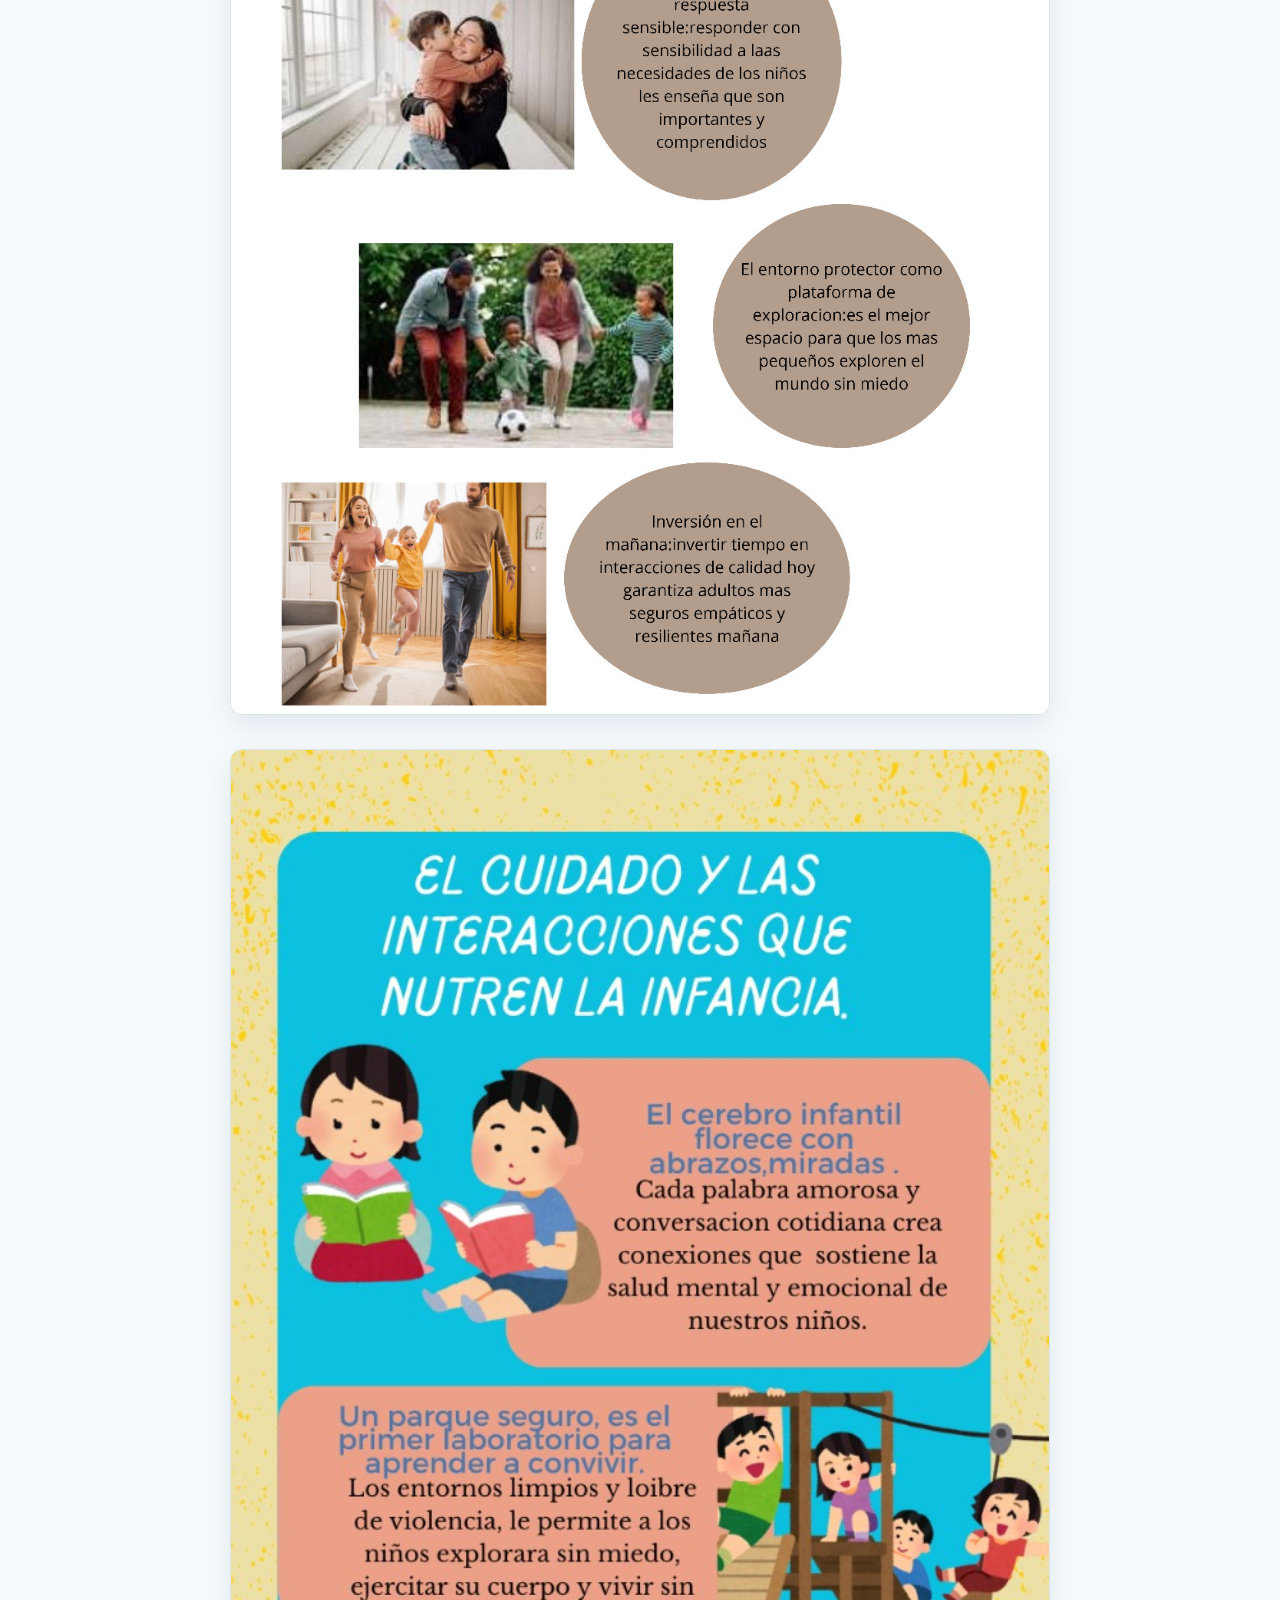
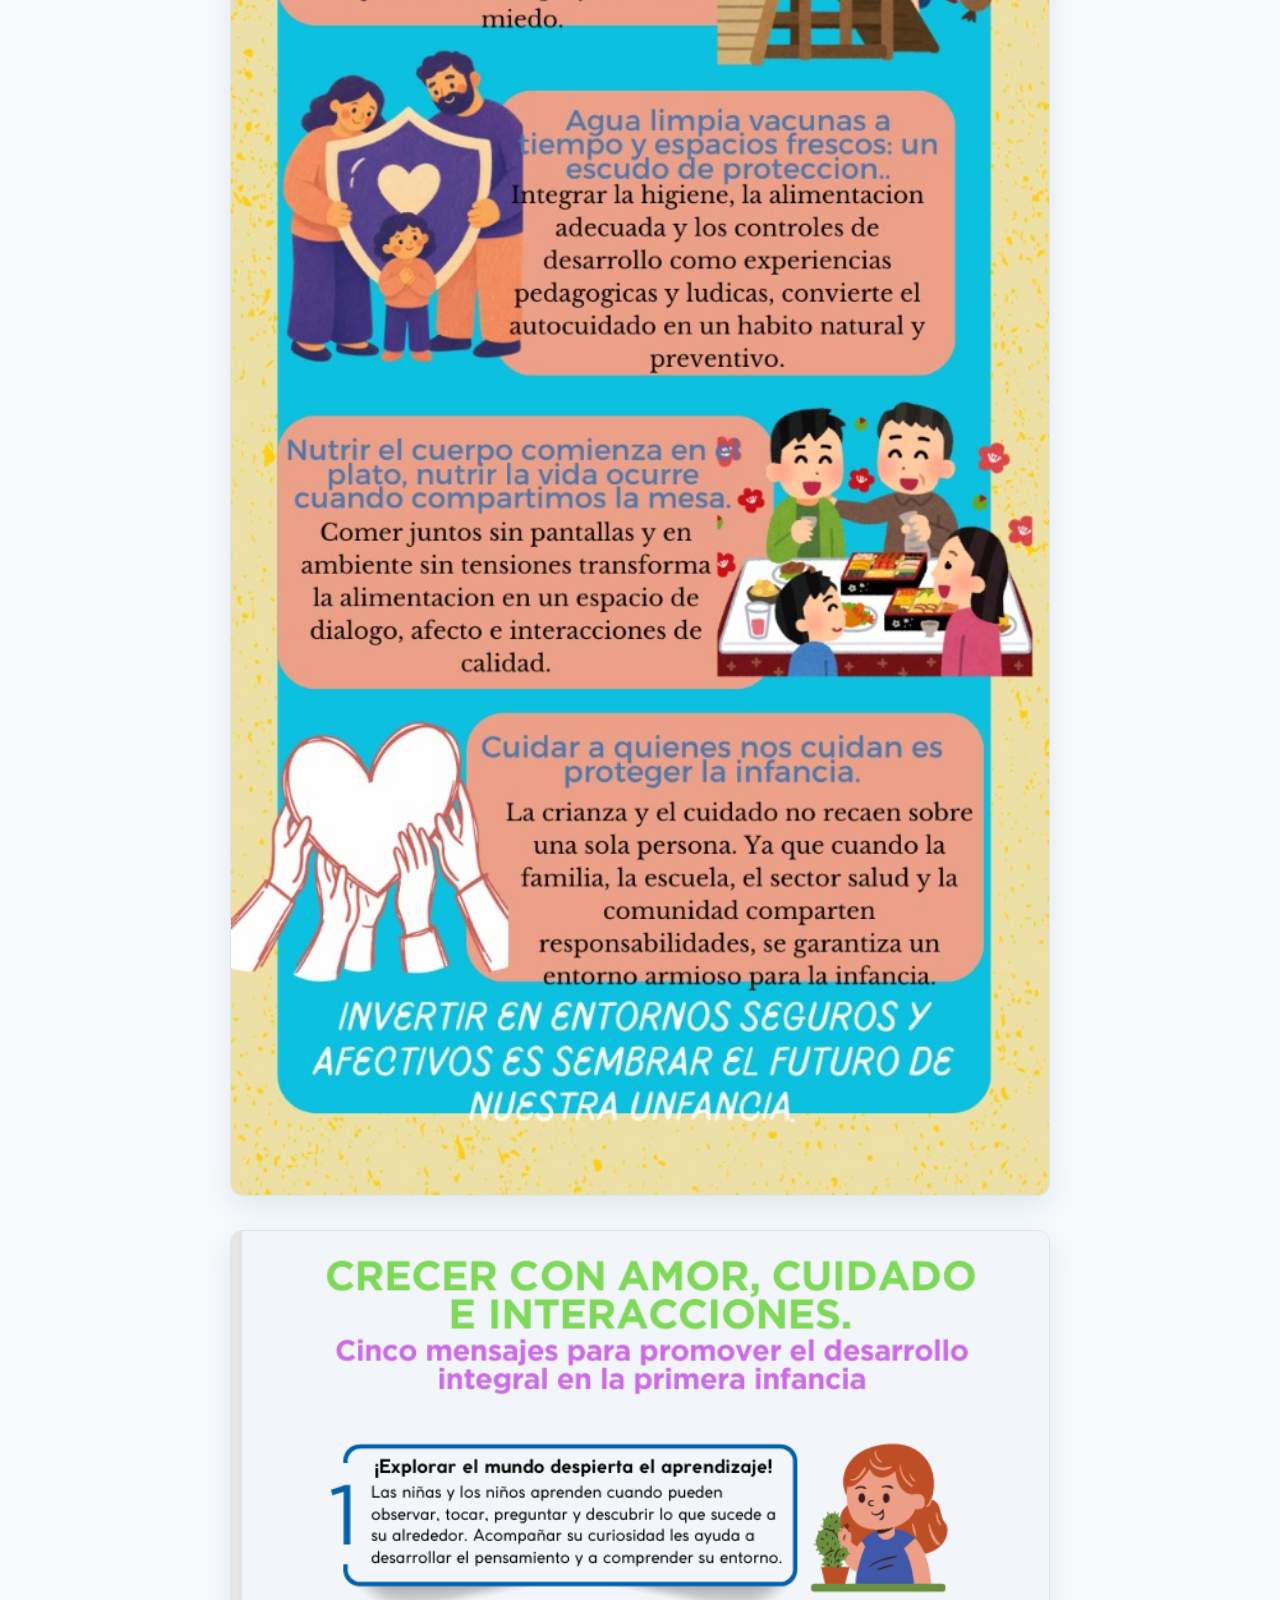
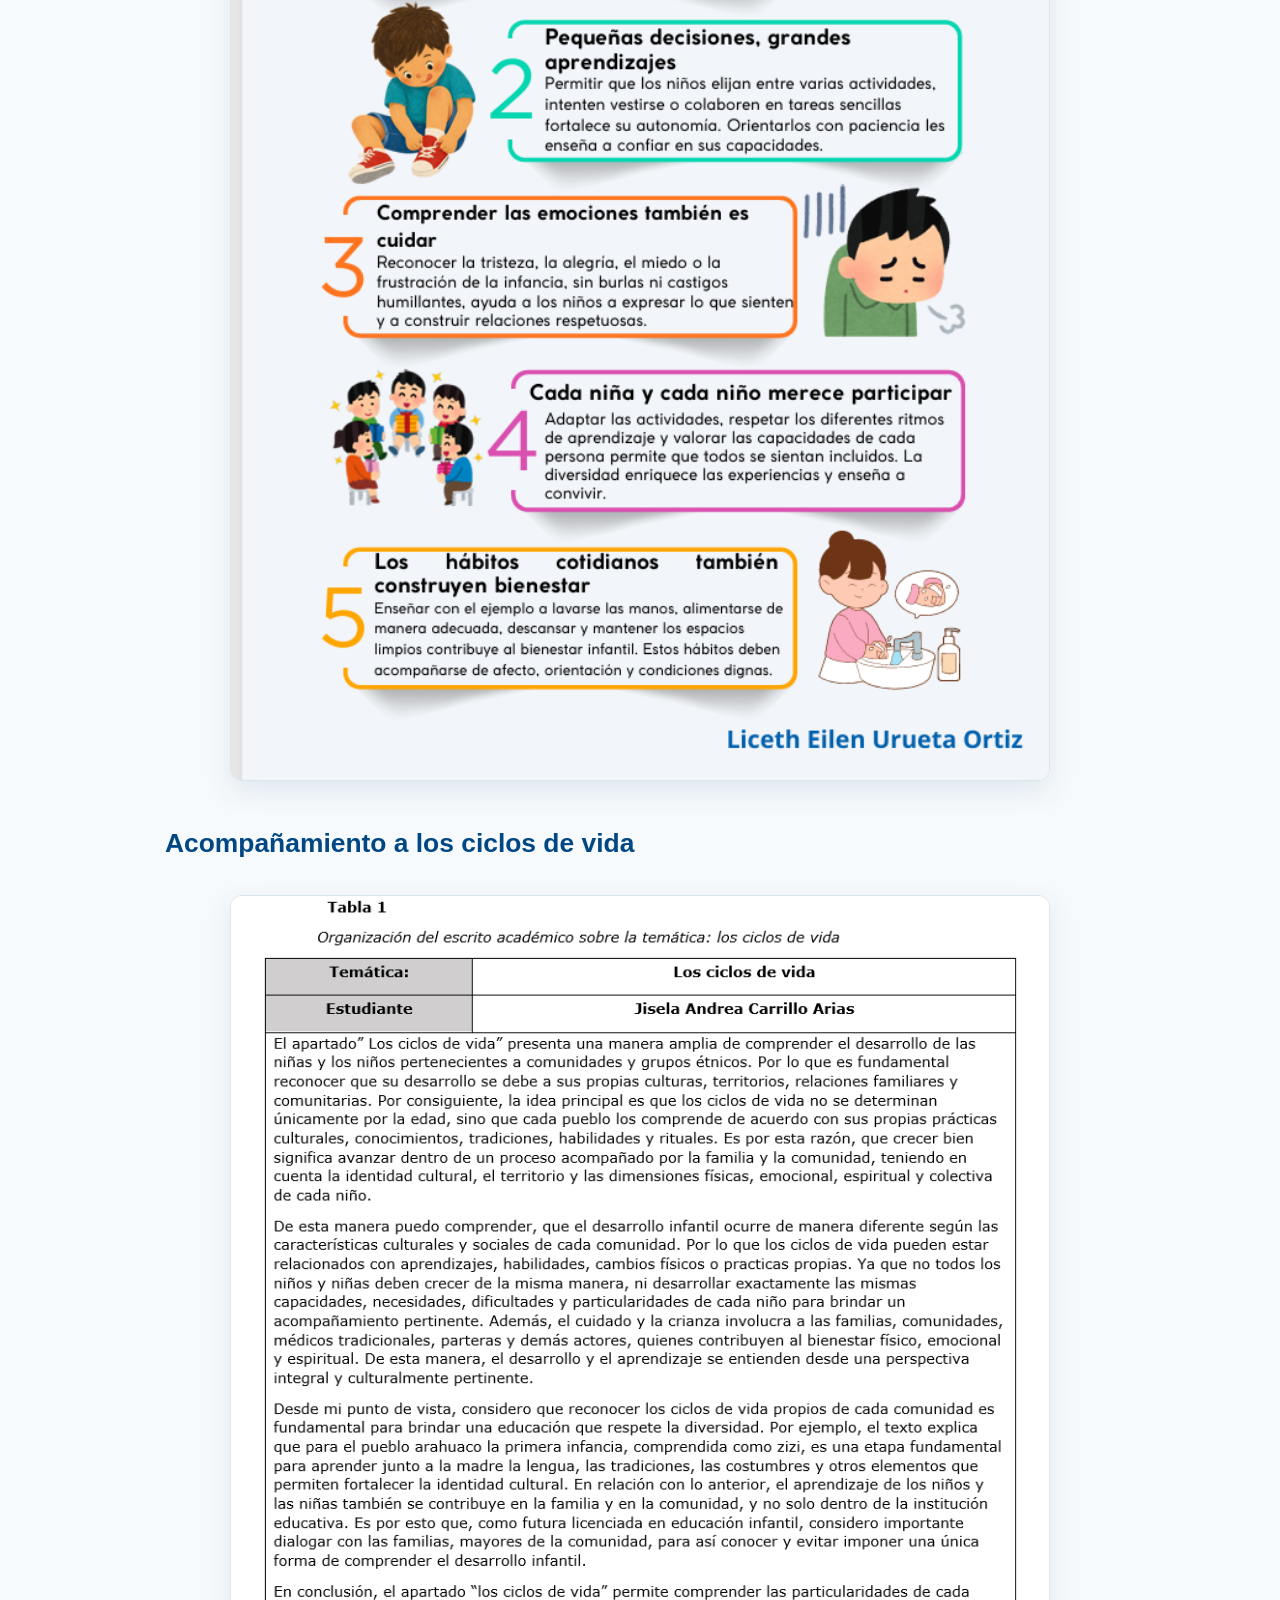
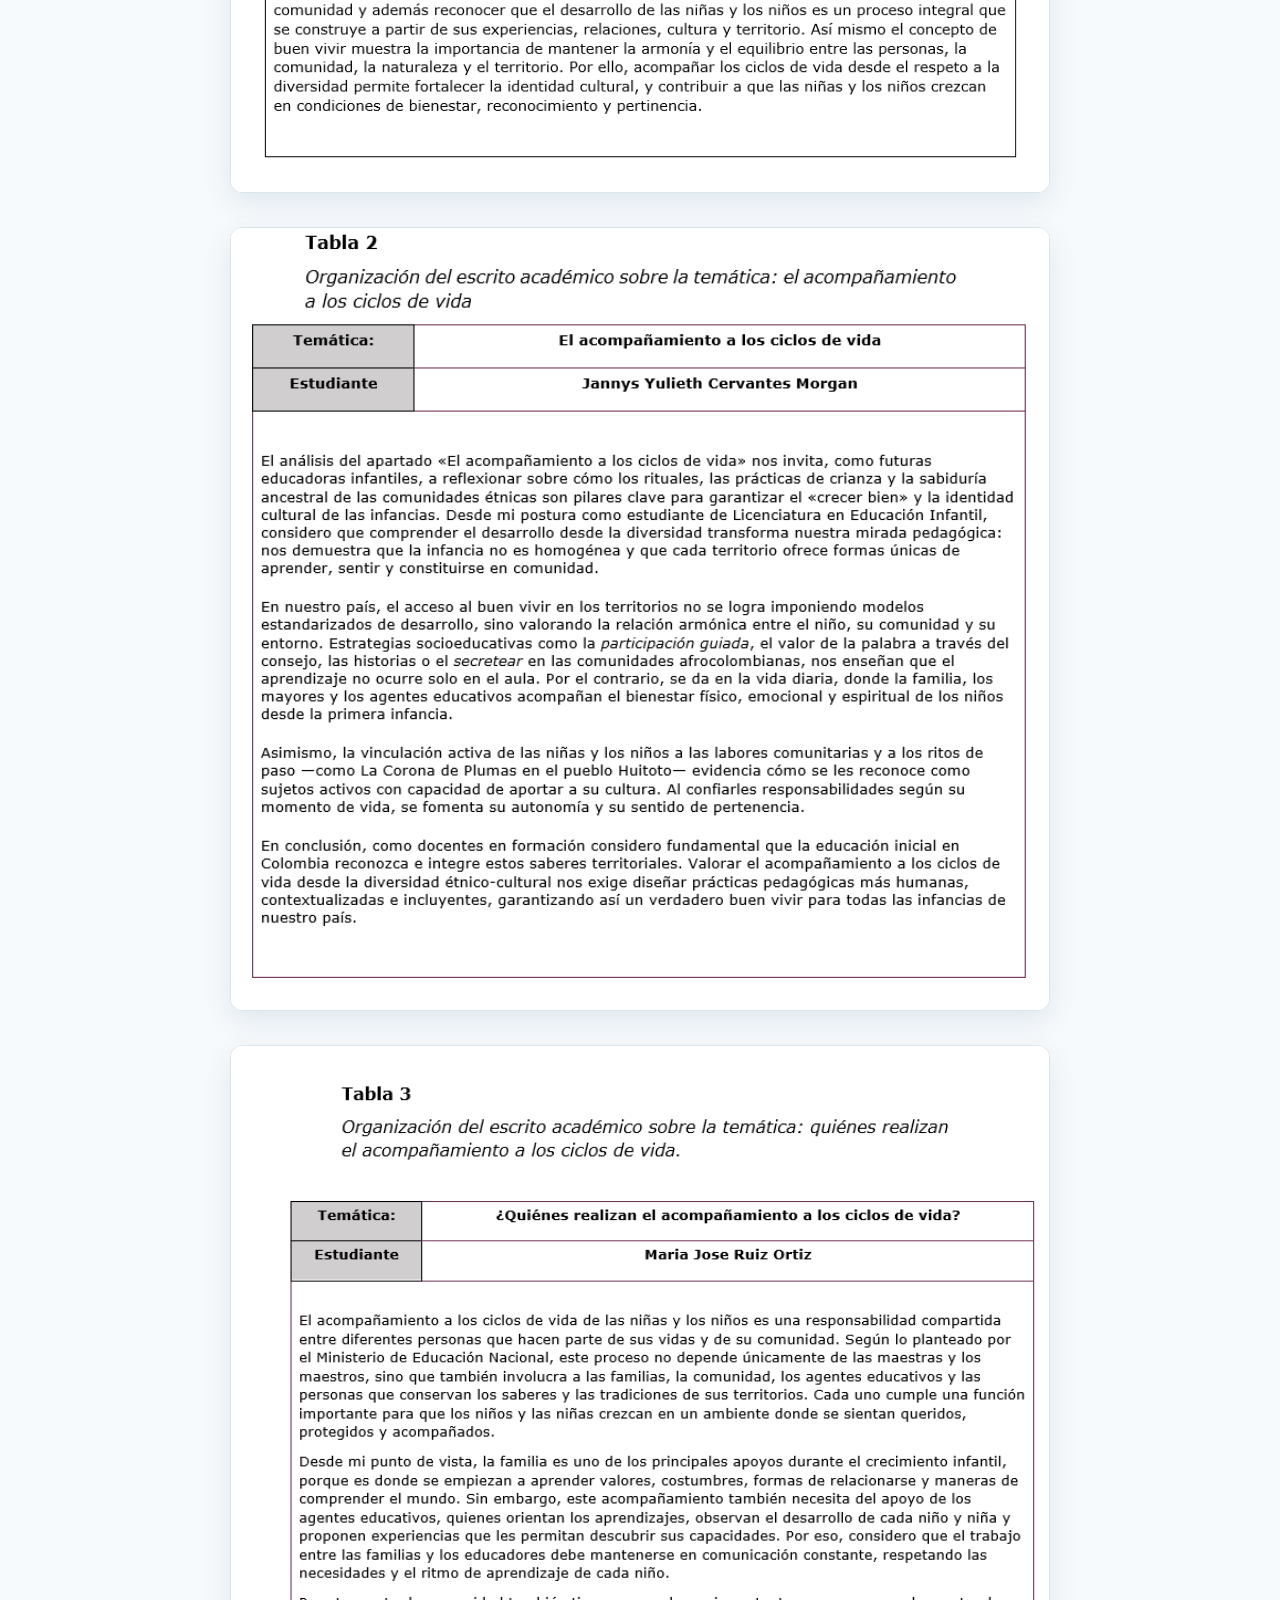
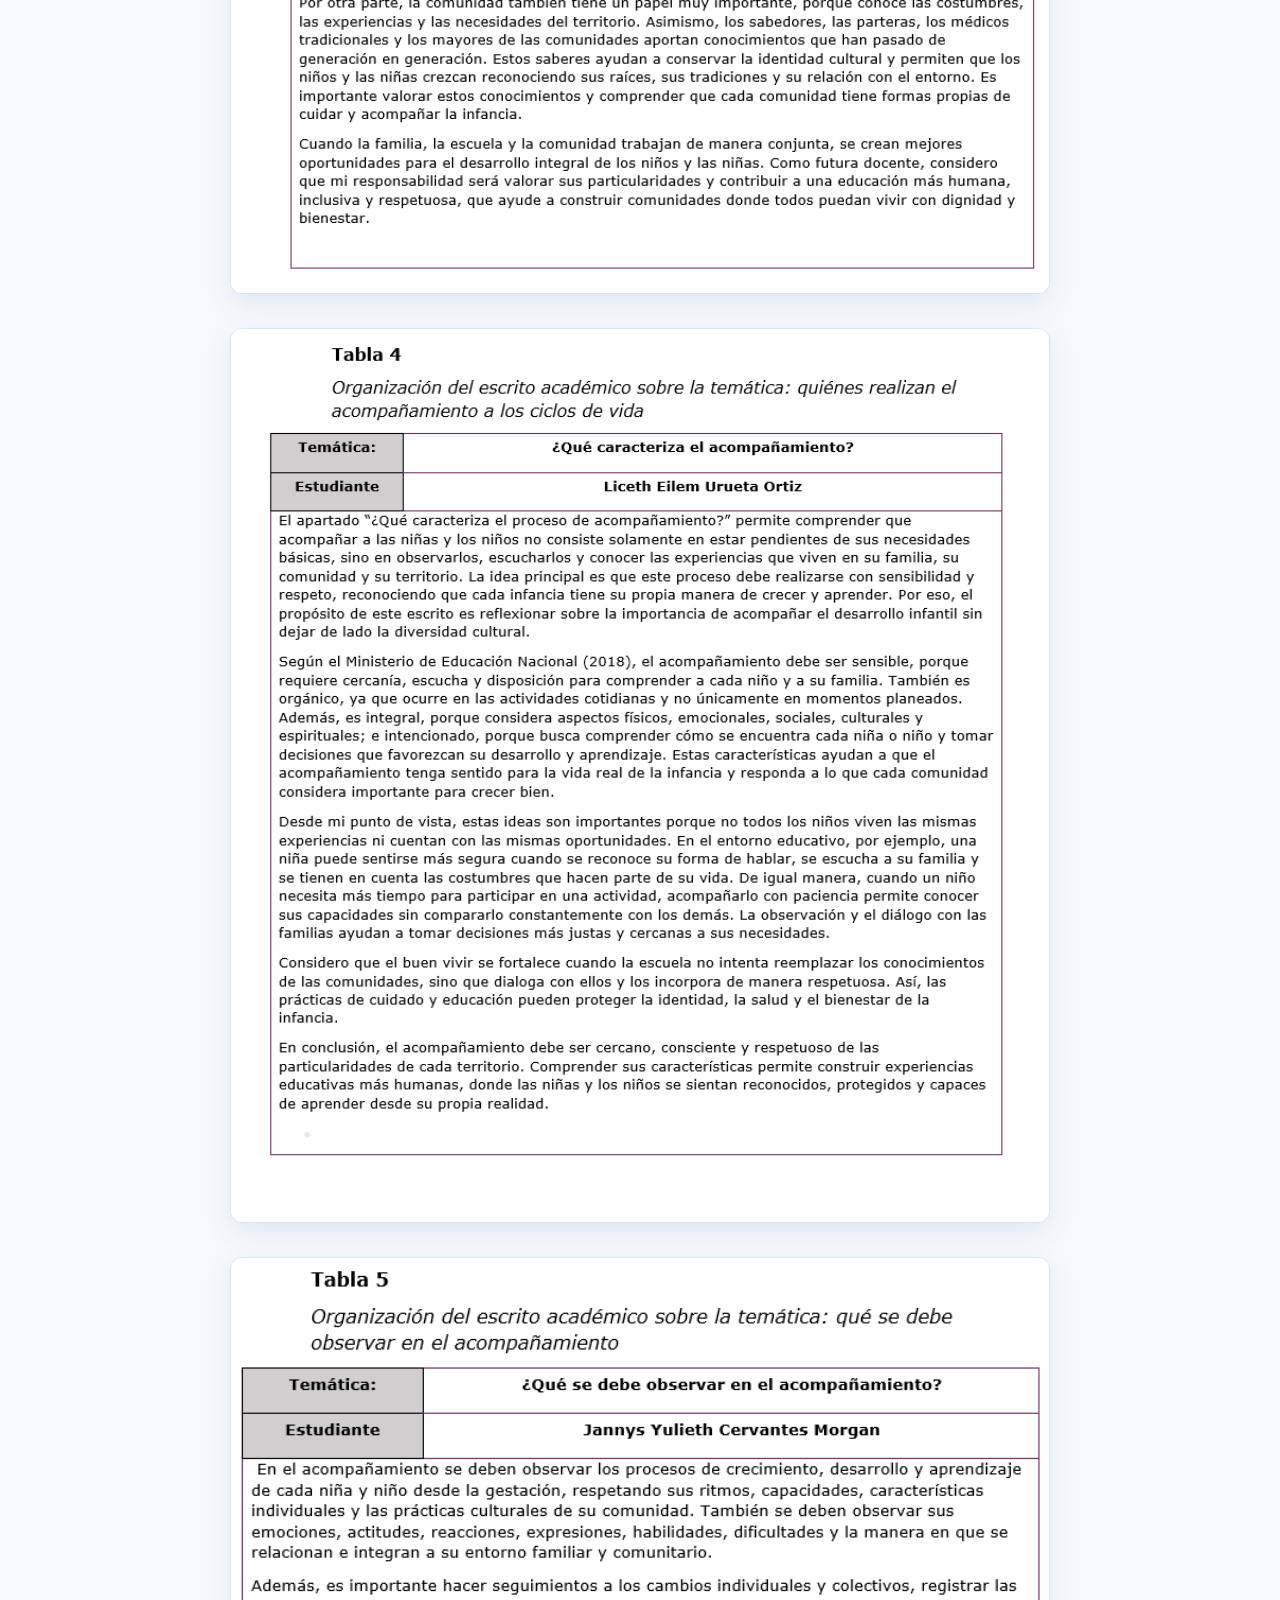
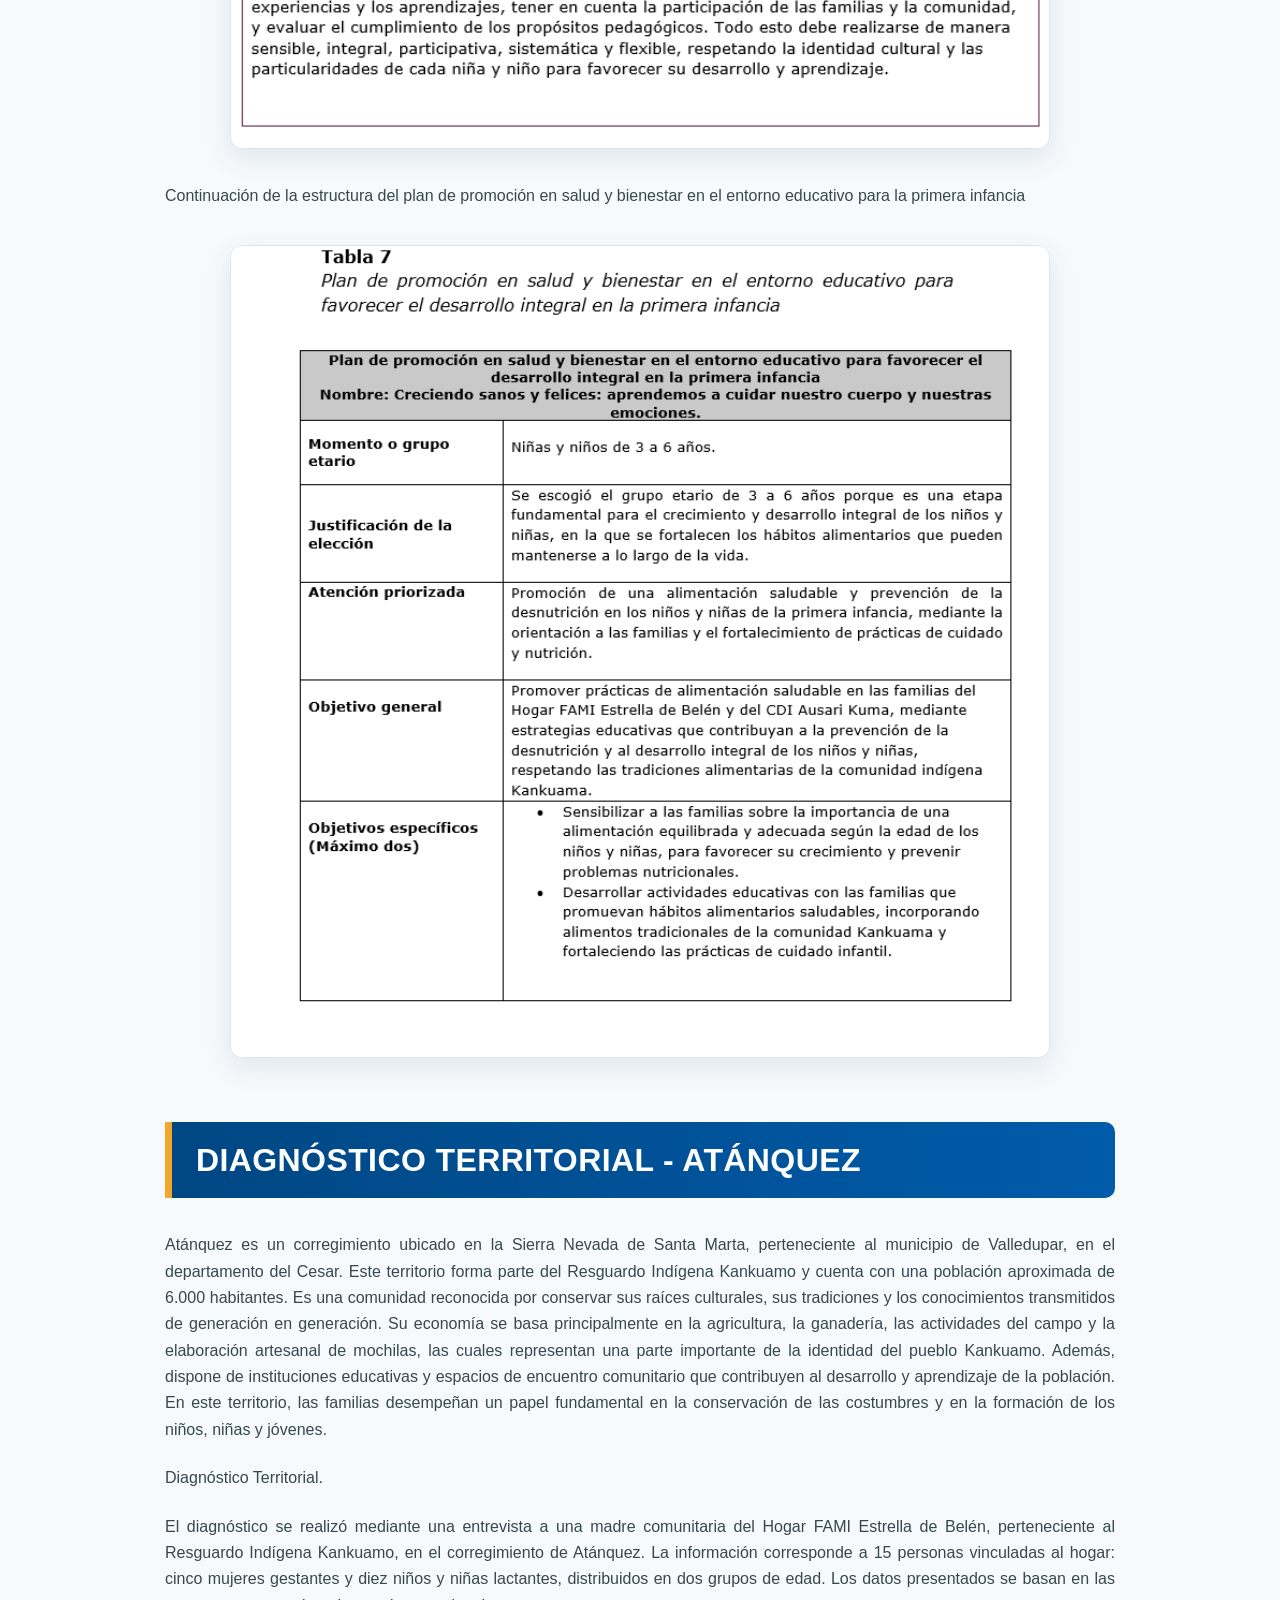
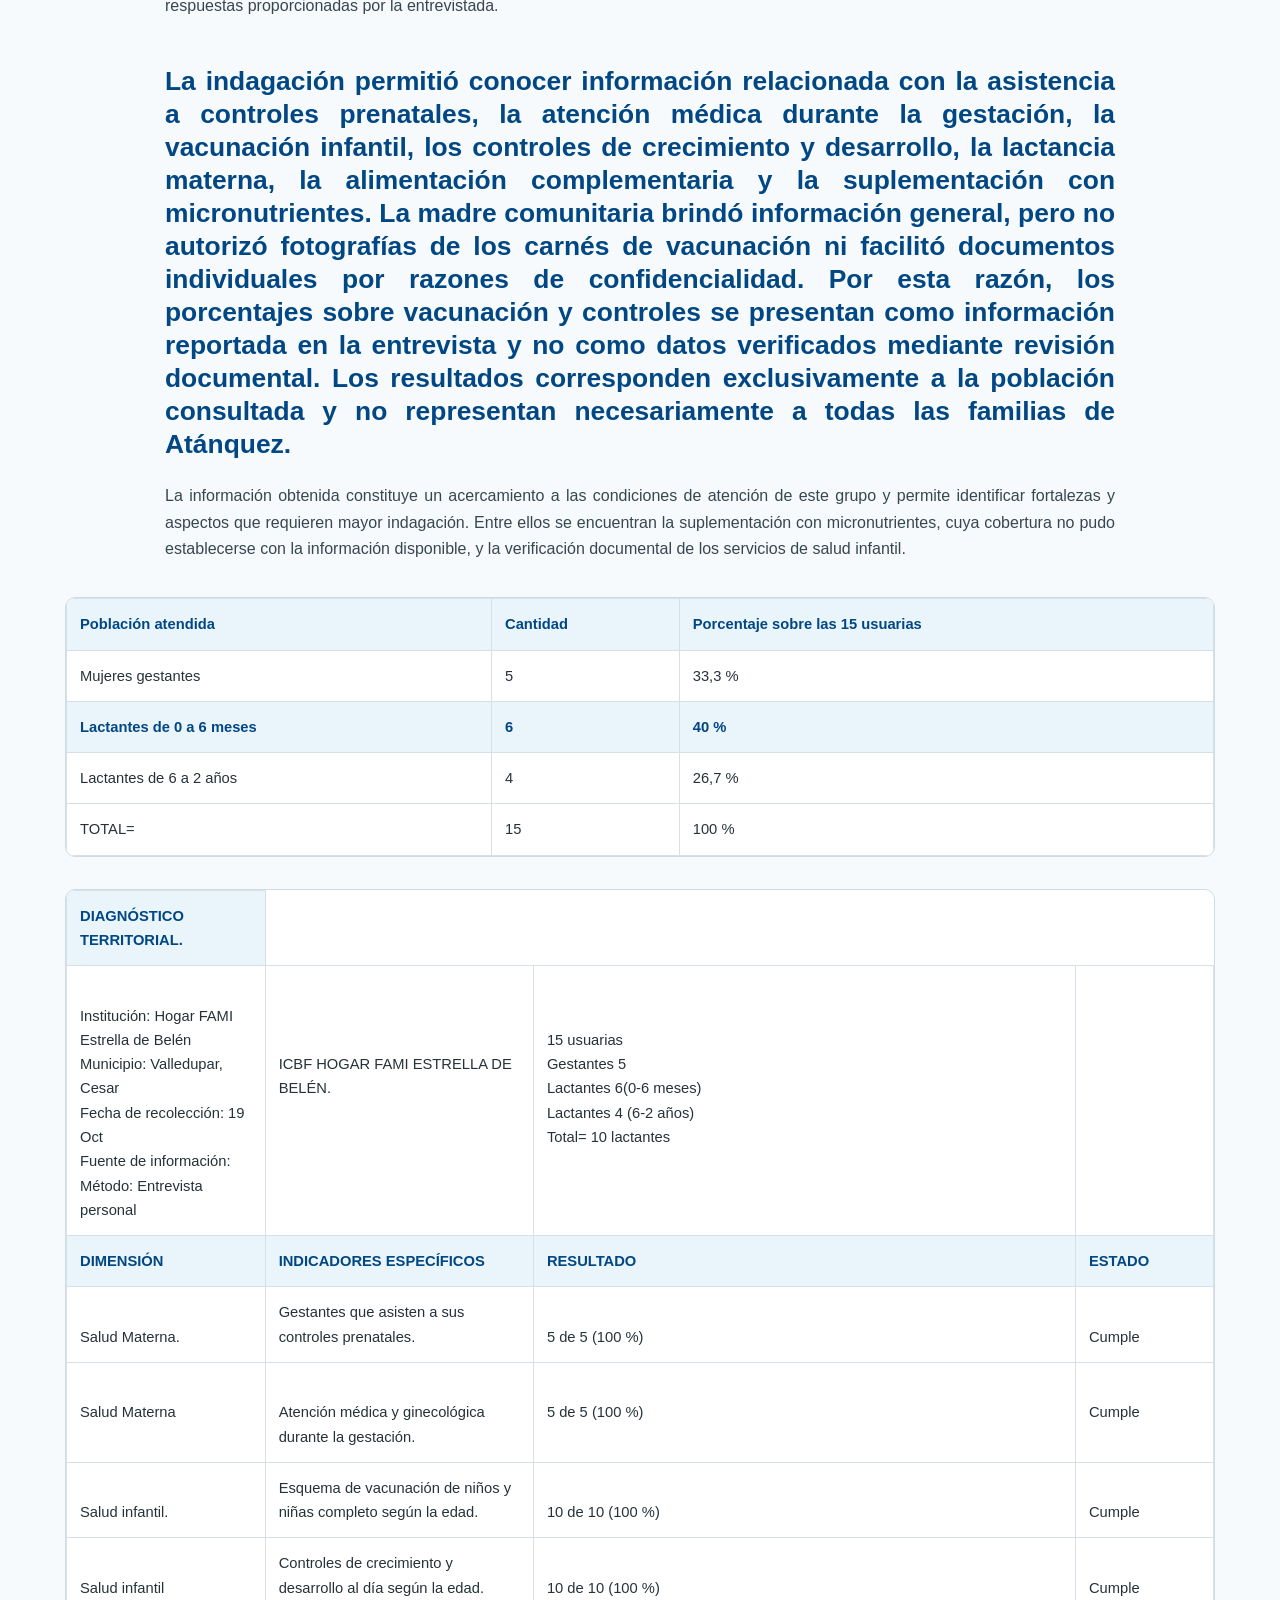
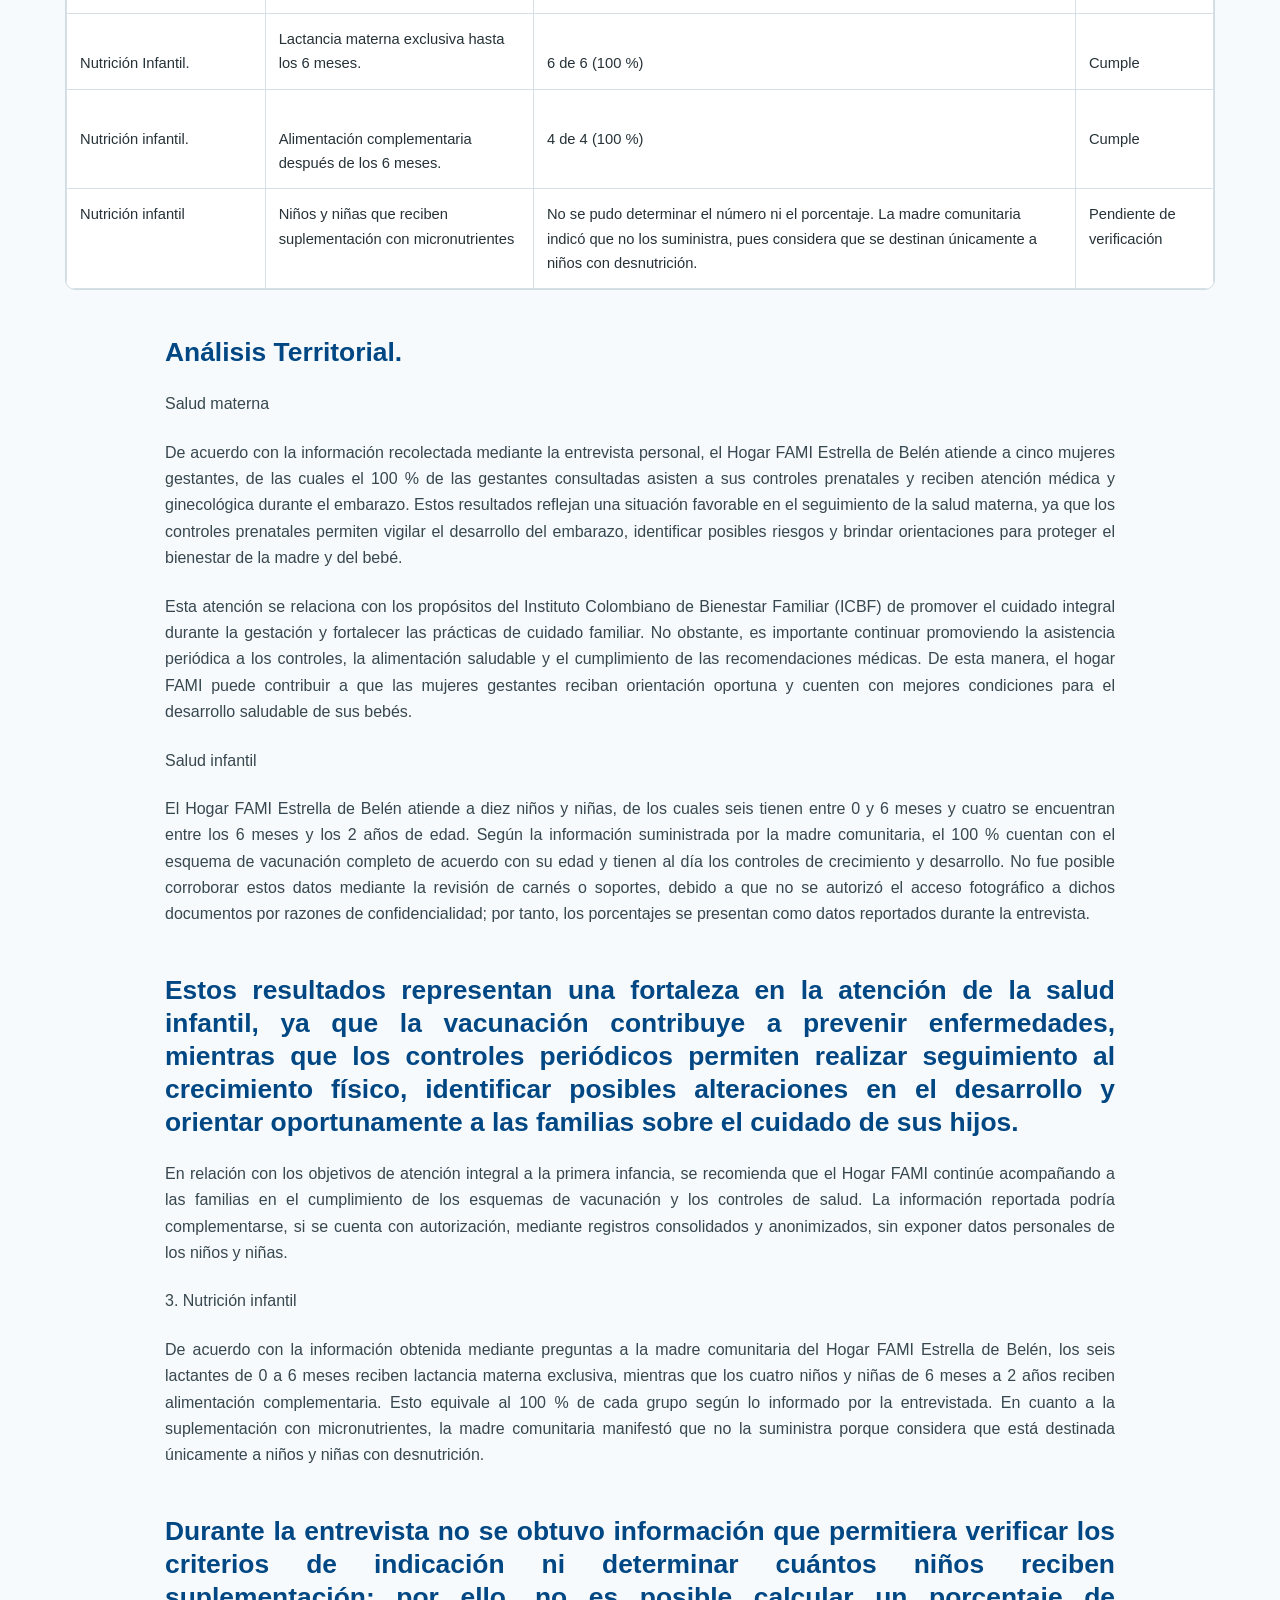
==== commit b2b667e9: "fase 3.1" ====
--- a/Pages/fundamentacion.html
+++ b/Pages/fundamentacion.html
@@ -11,9 +11,9 @@
         <div class="logo"><img src="../img/logo-unad.png" alt="UNAD Universidad Nacional Abierta y a Distancia"></div>
         <nav class="menu">
             <a href="../index.html">Inicio</a>
-            <a href="pestana1.html">Sembrando Salud</a>
-            <a href="pestana2.html">Exploración contextual</a>
-            <a href="fundamentacion.html" class="activo">Fundamentación</a>
+            <a href="pestana1.html"><span class="escenario">Escenario 1</span><span>Sembrando salud</span></a>
+            <a href="pestana2.html"><span class="escenario">Escenario 2</span><span>Exploración contextual</span></a>
+            <a href="fundamentacion.html" class="activo"><span class="escenario">Escenario 3</span><span>Fundamentación</span></a>
         </nav>
     </header>
     <main>
@@ -22,8 +22,8 @@
         </section>
         <article class="documento"><div class="contenedor"><p>Piezas Comunicativas</p><figure class="document-image"><a href="img/fase3/image1.png" target="_blank"><img src="img/fase3/image1.png" alt="Imagen incluida en el documento"></a></figure><figure class="document-image"><a href="img/fase3/image2.jpeg" target="_blank"><img src="img/fase3/image2.jpeg" alt="Imagen incluida en el documento"></a></figure>
 <figure class="document-image"><a href="img/fase3/image3.jpeg" target="_blank"><img src="img/fase3/image3.jpeg" alt="Imagen incluida en el documento"></a></figure>
-<figure class="document-image"><a href="img/fase3/image4.png" target="_blank"><img src="img/fase3/image4.png" alt="Imagen incluida en el documento"></a></figure><p>Acompañamiento a los ciclos de vida</p><figure class="document-image"><a href="img/fase3/image5.png" target="_blank"><img src="img/fase3/image5.png" alt="Imagen incluida en el documento"></a></figure><figure class="document-image"><a href="img/fase3/image6.png" target="_blank"><img src="img/fase3/image6.png" alt="Imagen incluida en el documento"></a></figure><figure class="document-image"><a href="img/fase3/image7.png" target="_blank"><img src="img/fase3/image7.png" alt="Imagen incluida en el documento"></a></figure><figure class="document-image"><a href="img/fase3/image8.png" target="_blank"><img src="img/fase3/image8.png" alt="Imagen incluida en el documento"></a></figure><figure class="document-image"><a href="img/fase3/image9.png" target="_blank"><img src="img/fase3/image9.png" alt="Imagen incluida en el documento"></a></figure><p>Estructura del plan de promoción en salud y bienestar en el entorno educativo para la primera infancia</p><figure class="document-image"><a href="img/fase3/image10.png" target="_blank"><img src="img/fase3/image10.png" alt="Imagen incluida en el documento"></a></figure><p>ATANQUEZ- Valledupar- cesar</p><p>Atánquez es un corregimiento ubicado en la Sierra Nevada de Santa Marta, perteneciente al municipio de Valledupar, en el departamento del Cesar. Este territorio forma parte del Resguardo Indígena Kankuamo y cuenta con una población aproximada de 6.000 habitantes. Es una comunidad reconocida por conservar sus raíces culturales, sus tradiciones y los conocimientos transmitidos de generación en generación. Su economía se basa principalmente en la agricultura, la ganadería, las actividades del campo y la elaboración artesanal de mochilas, las cuales representan una parte importante de la identidad del pueblo Kankuamo. Además, dispone de instituciones educativas y espacios de encuentro comunitario que contribuyen al desarrollo y aprendizaje de la población. En este territorio, las familias desempeñan un papel fundamental en la conservación de las costumbres y en la formación de los niños, niñas y jóvenes.</p><p>Diagnóstico Territorial.</p><p>El diagnóstico se realizó mediante una entrevista a una madre comunitaria del Hogar FAMI Estrella de Belén, perteneciente al Resguardo Indígena Kankuamo, en el corregimiento de Atánquez. La información corresponde a 15 personas vinculadas al hogar: cinco mujeres gestantes y diez niños y niñas lactantes, distribuidos en dos grupos de edad. Los datos presentados se basan en las respuestas proporcionadas por la entrevistada.</p><p>La indagación permitió conocer información relacionada con la asistencia a controles prenatales, la atención médica durante la gestación, la vacunación infantil, los controles de crecimiento y desarrollo, la lactancia materna, la alimentación complementaria y la suplementación con micronutrientes. La madre comunitaria brindó información general, pero no autorizó fotografías de los carnés de vacunación ni facilitó documentos individuales por razones de confidencialidad. Por esta razón, los porcentajes sobre vacunación y controles se presentan como información reportada en la entrevista y no como datos verificados mediante revisión documental. Los resultados corresponden exclusivamente a la población consultada y no representan necesariamente a todas las familias de Atánquez.</p><p>La información obtenida constituye un acercamiento a las condiciones de atención de este grupo y permite identificar fortalezas y aspectos que requieren mayor indagación. Entre ellos se encuentran la suplementación con micronutrientes, cuya cobertura no pudo establecerse con la información disponible, y la verificación documental de los servicios de salud infantil.</p><div class="table-scroll"><table class="document-table"><tr><td>Población atendida</td><td>Cantidad</td><td>Porcentaje sobre las 15 usuarias</td></tr><tr><td>Mujeres gestantes</td><td>5</td><td>33,3%</td></tr><tr><td>Lactantes de 0 a 6 meses</td><td>6</td><td>40%</td></tr><tr><td>Lactantes de 6 a 2 años</td><td>4</td><td>26,7</td></tr><tr><td> TOTAL= </td><td>15</td><td>100%</td></tr></table></div><div class="table-scroll"><table class="document-table"><tr><td>DIAGNOSTICO TERRITORIAL.</td></tr><tr><td><br>Institución: Hogar Fami Estrella de Belén<br>Municipio: Valledupar-cesar<br>Fecha de recolección: 19 Oct<br>Fuente de información: <br>Método: Entrevista personal<br></td><td><br><br><br>ICBF HOGAR FAMY ESTRELLA DE BELEN.<br><br></td><td><br><br>15 usuarias<br>Gestantes 5<br>Lactantes 6(0-6 meses)<br>Lactantes 4 (6-2 años)<br>Total= 10 lactantes</td><td></td></tr><tr><td>DIMENSION</td><td>INDICADORES ESPECIFICOS</td><td>RESULTADO</td><td>ESTADO</td></tr><tr><td><br>Salud Materna.<br></td><td>Gestantes que asisten a sus controles prenatales.</td><td>  <br>5 de 5 (100%)<br></td><td> <br>Cumple</td></tr><tr><td><br>Salud Materna<br></td><td><br>Atención médica y ginecológica durante la gestación.<br></td><td>  <br>   5 de 5 (100%)       </td><td><br>Cumple </td></tr><tr><td><br>Salud infantil.<br></td><td>Esquema de vacunación de niños y niñas completo según la edad.</td><td> <br>10 de 10 (100%)</td><td><br>Cumple</td></tr><tr><td><br>Salud infantil<br></td><td>Controles de crecimiento y desarrollo al día según la edad.</td><td> <br>10 de 10 (100%)</td><td><br>Cumple<br></td></tr><tr><td><br>Nutrición Infantil.<br></td><td>Lactancia materna exclusiva hasta los 6 meses.</td><td><br>6 de 6 (100%)</td><td><br>Cumple</td></tr><tr><td><br>Nutrición infantil.<br></td><td><br>Alimentación complementaria después de los 6 meses.<br></td><td><br>4 de 4 (100%)</td><td><br>Cumple</td></tr><tr><td>Nutrición infantil</td><td>Niños y niñas que reciben suplementación con micronutrientes</td><td>No se pudo determinar el número ni el porcentaje. La madre comunitaria indicó que no los suministra, pues considera que se destinan únicamente a niños con desnutrición.</td><td>Pendiente de verificación</td></tr></table></div><p>Análisis Territorial.</p><p>Salud materna</p><p>De acuerdo con la información recolectada mediante la entrevista personal, el Hogar FAMI Estrella de Belén atiende a cinco mujeres gestantes, de las cuales el 100 % de las gestantes consultadas asiste a sus controles prenatales y recibe atención médica y ginecológica durante el embarazo. Estos resultados reflejan una situación favorable en el seguimiento de la salud materna, ya que los controles prenatales permiten vigilar el desarrollo del embarazo, identificar posibles riesgos y brindar orientaciones para proteger el bienestar de la madre y del bebé.</p><p>Esta atención se relaciona con los propósitos del Instituto Colombiano de Bienestar Familiar (ICBF) de promover el cuidado integral durante la gestación y fortalecer las prácticas de cuidado familiar. No obstante, es importante continuar promoviendo la asistencia periódica a los controles, la alimentación saludable y el cumplimiento de las recomendaciones médicas. De esta manera, el hogar FAMI puede contribuir a que las mujeres gestantes reciban orientación oportuna y cuenten con mejores condiciones para el desarrollo saludable de sus bebés.</p><p>Salud infantil</p><p>El Hogar FAMI Estrella de Belén atiende a diez niños y niñas, de los cuales seis tienen entre 0 y 6 meses y cuatro se encuentran entre los 6 meses y los 2 años de edad. Según la información suministrada por la madre comunitaria, el 100 % cuenta con el esquema de vacunación completo de acuerdo con su edad y tiene al día los controles de crecimiento y desarrollo. No fue posible corroborar estos datos mediante la revisión de carnés o soportes, debido a que no se autorizó el acceso fotográfico a dichos documentos por razones de confidencialidad; por tanto, los porcentajes se presentan como datos reportados durante la entrevista.</p><p>Estos resultados representan una fortaleza en la atención de la salud infantil, ya que la vacunación contribuye a prevenir enfermedades, mientras que los controles periódicos permiten realizar seguimiento al crecimiento físico, identificar posibles alteraciones en el desarrollo y orientar oportunamente a las familias sobre el cuidado de sus hijos.</p><p>En relación con los objetivos de atención integral a la primera infancia, se recomienda que el Hogar FAMI continúe acompañando a las familias en el cumplimiento de los esquemas de vacunación y los controles de salud. La información reportada podría complementarse, si se cuenta con autorización, mediante registros consolidados y anonimizados, sin exponer datos personales de los niños y niñas.</p><p>3.  Nutrición infantil</p><p>De acuerdo con la información obtenida mediante preguntas a la madre comunitaria del Hogar FAMI Estrella de Belén, los seis lactantes de 0 a 6 meses reciben lactancia materna exclusiva, mientras que los cuatro niños y niñas de 6 meses a 2 años reciben alimentación complementaria. Esto equivale al 100 % de cada grupo según lo informado por la entrevistada. En cuanto a la suplementación con micronutrientes, la madre comunitaria manifestó que no la suministra porque considera que está destinada únicamente a niños y niñas con desnutrición.</p><p>Durante la entrevista no se obtuvo información que permitiera verificar los criterios de indicación ni determinar cuántos niños reciben suplementación; por ello, no es posible calcular un porcentaje de cobertura. Este aspecto requiere contrastarse con las orientaciones vigentes del ICBF y del personal de salud responsable. La alimentación complementaria y la suplementación con micronutrientes son aspectos distintos y no deben confundirse.</p><p>4.  Análisis general del diagnóstico.</p><p>En términos generales, los resultados obtenidos en el Hogar FAMI Estrella de Belén muestran, según el reporte de la madre comunitaria, condiciones favorables en las dimensiones de salud materna, salud y nutrición infantiles. De las 15 personas vinculadas al hogar, cinco son mujeres gestantes y diez corresponden a lactantes distribuidos en dos grupos de edad. La entrevistada informó cumplimiento de los indicadores consultados relacionados con controles prenatales, vacunación, controles de crecimiento y desarrollo, lactancia materna exclusiva y alimentación complementaria. No obstante, al no contar con registros documentales, estos resultados no pudieron verificarse de manera independiente. Además, no fue posible determinar la cobertura de suplementación con micronutrientes.</p><p>Estos resultados se relacionan con la importancia de la atención integral a la primera infancia, el acompañamiento a las familias y el fortalecimiento de las prácticas de cuidado. Es importante precisar que el diagnóstico corresponde únicamente a la población consultada en el Hogar FAMI Estrella de Belén y no permite generalizar los resultados a toda la población de Atánquez o de Valledupar. Las limitaciones de acceso a documentos se deben a la protección de la confidencialidad de los menores.</p><p>DIAGNOSTICO EDUCATIVO.</p><p>El diagnóstico realizado en el Centro de Desarrollo Infantil (CDI) Ausari Kuma, ubicado en el corregimiento de Atánquez, municipio de Valledupar, Cesar, permitió recopilar, mediante una entrevista a la coordinadora, información general sobre las condiciones de salud, alimentación, nutrición y acceso a los servicios de atención de los 100 niños y niñas atendidos. La coordinadora indicó que, por tratarse de información sensible, no era posible proporcionar detalles individualizados. Por ello, los resultados se presentan como información reportada por la institución y no como una verificación de expedientes individuales.</p><p>Limitación de la información: las personas entrevistadas brindaron respuestas generales y no autorizaron el acceso a detalles individuales por tratarse de datos sensibles. En consecuencia, el diagnóstico no incluye nombres, historias clínicas ni soportes personales; los porcentajes se presentan como datos reportados y las necesidades de verificación se señalan expresamente.</p><figure class="document-image"><a href="img/fase3/image11.jpeg" target="_blank"><img src="img/fase3/image11.jpeg" alt="Imagen incluida en el documento"></a></figure>
-<figure class="document-image"><a href="img/fase3/image12.jpeg" target="_blank"><img src="img/fase3/image12.jpeg" alt="Imagen incluida en el documento"></a></figure><div class="table-scroll"><table class="document-table"><tr><td>DIAGNOSTICO EDUCATIVO.</td></tr><tr><td>Institución:  CDI Ausari kuma<br>Municipio: Valledupar-cesar<br>Corregimiento: Atánquez<br>Fecha de recolección: 20 Oct<br>Fuente de información: Coordinara del instituto Mirian García Pacheco<br>Método: Entrevista personal<br></td><td><br><br>CDI AUSARI KUMA<br>Centro de desarrollo infantil</td><td><br><br><br>100 niños</td><td></td><td></td></tr><tr><td>Área de valoración</td><td>OBSERVACIONES</td><td>RESULTADO</td></tr><tr><td>Salud infantil</td><td></td><td></td></tr><tr><td>Niños y niñas atendidos</td><td>El CDI Ausari Kuma brinda atención integral a 100 niños y niñas, promoviendo su bienestar y desarrollo durante la primera infancia</td><td>100 niños y niñas atendidos.</td></tr><tr><td>Seguimiento a controles de crecimiento y desarrollo</td><td>Según la coordinadora, la institución realiza seguimiento para vigilar el crecimiento y detectar posibles alteraciones oportunamente.</td><td>Se reporta seguimiento</td></tr><tr><td>Controles de crecimiento y desarrollo al día</td><td>La coordinadora manifiesta que todos los niños y niñas tienen sus controles al día, lo que favorece la identificación temprana de riesgos y el seguimiento de su estado de salud.</td><td><br>100%</td></tr><tr><td>Asistencia a controles de crecimiento y desarrollo</td><td>La coordinadora aclaró que su respuesta se refería a la asistencia: según lo informado, los niños y niñas asisten a sus controles.</td><td>100% de asistencia reportada</td></tr><tr><td>Esquema de vacunación completo-Incompleto</td><td>El CDI realiza seguimiento al estado de vacunación de los niños y niñas. Cuando se identifica que alguno no ha recibido las vacunas correspondientes, se efectúa el seguimiento y, cuando es necesario, se gestiona la reprogramación de la atención.</td><td> <br>100%</td></tr><tr><td>Vacunas recibidas en los últimos seis meses</td><td>La persona encargada de salud y nutrición realiza seguimiento y monitoreo interno para verificar que los niños y niñas cuenten con sus vacunas correspondientes a la edad y facilitar la gestión de las dosis pendientes.</td><td><br>100%</td></tr><tr><td>Alimentación y nutrición</td><td></td><td></td></tr><tr><td>Consumo diario de frutas y verduras</td><td>Los niños y niñas consumen frutas y verduras diariamente, favoreciendo el aporte de vitaminas, minerales y fibra necesarios para su desarrollo.</td><td><br><br>100%</td></tr><tr><td>Dificultades de acceso a una alimentación adecuada</td><td>La coordinadora informó que el CDI aporta el 70 % de la alimentación y las familias aportan el 30 % restante. La información corresponde a lo expresado en la entrevista; no se contó con un cálculo nutricional independiente.</td><td>70 % CDI / 30 % familias (según entrevista)</td></tr><tr><td>Valoración nutricional en los últimos seis meses</td><td>Se realiza seguimiento nutricional cada tres meses, de manera articulada entre el componente de salud y nutrición y las actividades del CDI. Estas valoraciones permiten observar la evolución del crecimiento, identificar posibles riesgos nutricionales y establecer acciones de acompañamiento oportunas.</td><td><br><br><br>100%</td></tr><tr><td>Riesgo de desnutrición o alteraciones nutricionales</td><td>La coordinadora reportó seis niños y niñas con desnutrición. Por la confidencialidad de la información no se obtuvo detalle individual sobre clasificación, evolución o seguimiento de cada caso. Se identifica la necesidad de seguimiento nutricional individual y articulación con las familias y los servicios de salud, sin atribuir causas a partir de la información disponible.</td><td>6 de 100 (6 %), según la coordinadora. Requiere seguimiento.</td></tr><tr><td>Acceso y seguimiento en salud</td><td></td><td></td></tr><tr><td>Seguimiento a la vacunación infantil</td><td>El CDI verifica los esquemas de vacunación y acompaña la gestión de las dosis pendientes, cuando corresponde.</td><td><br><br>100%</td></tr><tr><td>Dificultades para acceder a los servicios de vacunación</td><td>Se identifica un caso relacionado con barreras culturales en una familia de la etnia arahuaca. Se brindó orientación y acompañamiento para favorecer el acceso a la vacunación.</td><td>1 caso reportado — Requiere seguimiento diferencial. Lo cual corresponde al 1% de todos los niños.</td></tr></table></div><p>Análisis Educativo.</p><p>1.  Análisis salud infantil.</p><p>En la dimensión de salud infantil del CDI Ausari Kuma, la coordinadora informó que los 100 niños y niñas atendidos cuentan con el esquema de vacunación completo de acuerdo con su edad y asisten a sus controles de crecimiento y desarrollo. Esto corresponde al 100 % de la población atendida según la información proporcionada en la entrevista. Debido a las limitaciones de acceso a registros individuales por razones de confidencialidad, no fue posible verificar documentalmente cada caso.</p><p>La información reportada constituye una fortaleza para la atención integral a la primera infancia, pues la vacunación contribuye a prevenir enfermedades y los controles de crecimiento y desarrollo permiten hacer seguimiento a la evolución infantil e identificar posibles alteraciones. Se recomienda mantener estos procesos y, cuando sea posible, respaldar los datos agregados mediante registros institucionales anonimizados y autorizados.</p><p>2.  Análisis alimentación y nutrición</p><p>En la dimensión de alimentación y nutrición del CDI Ausari Kuma, la coordinadora informó que la institución aporta el 70 % de la alimentación y las familias el 30 % restante. Esta distribución se registra como información proporcionada durante la entrevista; no se contó con documentación que permitiera establecer cómo se calculó o verificarla mediante una evaluación nutricional independiente. Por sí sola, esta distribución no permite concluir que el aporte familiar sea la causa de los casos de desnutrición identificados.</p><p>La participación de la institución y de las familias en la alimentación infantil debe analizarse desde la corresponsabilidad y el derecho de los niños y niñas a una alimentación adecuada. El dato informado no sustituye la valoración individual del estado nutricional ni permite atribuir responsabilidades sobre los casos reportados. Se recomienda fortalecer la comunicación con las familias y la articulación con los servicios de salud, respetando la confidencialidad de la información.</p><p>3.  Acceso y seguimiento en salud.</p><p>La información recopilada en el CDI identifica un caso reportado de barrera cultural relacionado con la vacunación de una familia perteneciente al pueblo arhuaco. Según lo informado, se brindó orientación y acompañamiento para favorecer el acceso al servicio. El caso corresponde al 1 % de los 100 niños y niñas atendidos, tomando como referencia la población reportada por la coordinadora. Debido a que no se obtuvo información individual adicional, no es posible detallar circunstancias particulares; se destaca la importancia de mantener una comunicación respetuosa y culturalmente pertinente.</p><p>Se recomienda continuar el diálogo con la familia, escuchar sus inquietudes y, cuando sea pertinente, articular las acciones con los servicios de salud y los referentes comunitarios. El propósito debe ser facilitar el acceso a la vacunación mediante un acompañamiento respetuoso de las particularidades culturales, sin estigmatizar a la familia.</p><p>4.  Análisis general</p><p>Los resultados del CDI Ausari Kuma evidencian, según la información suministrada por la coordinadora, fortalezas en el seguimiento de los controles de crecimiento y desarrollo, la vacunación, la provisión de alimentos y la realización de valoraciones nutricionales. Los datos deben interpretarse teniendo en cuenta que se obtuvieron mediante entrevista y que no fue posible acceder a información individual por razones de confidencialidad.</p><p>Se identifican dos aspectos prioritarios. El primero corresponde a los seis niños y niñas con desnutrición reportados por la coordinadora, equivalentes al 6 % de la población atendida. La información disponible no permite precisar la clasificación, evolución ni las acciones individuales de seguimiento, por lo que se recomienda fortalecer la articulación entre CDI, familias y servicios de salud. El segundo aspecto se relaciona con el caso reportado de barrera cultural frente a la vacunación, que requiere mantener el acompañamiento intercultural y favorecer el acceso efectivo al servicio. La distribución alimentaria 70 % institución y 30 % familias se conserva como dato reportado, sin atribuirle causalidad directa sobre la desnutrición.</p></div></article>
+<figure class="document-image"><a href="img/fase3/image4.png" target="_blank"><img src="img/fase3/image4.png" alt="Imagen incluida en el documento"></a></figure><p>Acompañamiento a los ciclos de vida</p><figure class="document-image"><a href="img/fase3/image5.png" target="_blank"><img src="img/fase3/image5.png" alt="Imagen incluida en el documento"></a></figure><figure class="document-image"><a href="img/fase3/image6.png" target="_blank"><img src="img/fase3/image6.png" alt="Imagen incluida en el documento"></a></figure><figure class="document-image"><a href="img/fase3/image7.png" target="_blank"><img src="img/fase3/image7.png" alt="Imagen incluida en el documento"></a></figure><figure class="document-image"><a href="img/fase3/image8.png" target="_blank"><img src="img/fase3/image8.png" alt="Imagen incluida en el documento"></a></figure><figure class="document-image"><a href="img/fase3/image9.png" target="_blank"><img src="img/fase3/image9.png" alt="Imagen incluida en el documento"></a></figure><p>Continuación de la estructura del plan de promoción en salud y bienestar en el entorno educativo para la primera infancia</p><figure class="document-image"><a href="img/fase3/image10.png" target="_blank"><img src="img/fase3/image10.png" alt="Imagen incluida en el documento"></a></figure><p class="titulo-territorial">DIAGNÓSTICO TERRITORIAL - ATÁNQUEZ</p><p>Atánquez es un corregimiento ubicado en la Sierra Nevada de Santa Marta, perteneciente al municipio de Valledupar, en el departamento del Cesar. Este territorio forma parte del Resguardo Indígena Kankuamo y cuenta con una población aproximada de 6.000 habitantes. Es una comunidad reconocida por conservar sus raíces culturales, sus tradiciones y los conocimientos transmitidos de generación en generación. Su economía se basa principalmente en la agricultura, la ganadería, las actividades del campo y la elaboración artesanal de mochilas, las cuales representan una parte importante de la identidad del pueblo Kankuamo. Además, dispone de instituciones educativas y espacios de encuentro comunitario que contribuyen al desarrollo y aprendizaje de la población. En este territorio, las familias desempeñan un papel fundamental en la conservación de las costumbres y en la formación de los niños, niñas y jóvenes.</p><p>Diagnóstico Territorial.</p><p>El diagnóstico se realizó mediante una entrevista a una madre comunitaria del Hogar FAMI Estrella de Belén, perteneciente al Resguardo Indígena Kankuamo, en el corregimiento de Atánquez. La información corresponde a 15 personas vinculadas al hogar: cinco mujeres gestantes y diez niños y niñas lactantes, distribuidos en dos grupos de edad. Los datos presentados se basan en las respuestas proporcionadas por la entrevistada.</p><p>La indagación permitió conocer información relacionada con la asistencia a controles prenatales, la atención médica durante la gestación, la vacunación infantil, los controles de crecimiento y desarrollo, la lactancia materna, la alimentación complementaria y la suplementación con micronutrientes. La madre comunitaria brindó información general, pero no autorizó fotografías de los carnés de vacunación ni facilitó documentos individuales por razones de confidencialidad. Por esta razón, los porcentajes sobre vacunación y controles se presentan como información reportada en la entrevista y no como datos verificados mediante revisión documental. Los resultados corresponden exclusivamente a la población consultada y no representan necesariamente a todas las familias de Atánquez.</p><p>La información obtenida constituye un acercamiento a las condiciones de atención de este grupo y permite identificar fortalezas y aspectos que requieren mayor indagación. Entre ellos se encuentran la suplementación con micronutrientes, cuya cobertura no pudo establecerse con la información disponible, y la verificación documental de los servicios de salud infantil.</p><div class="table-scroll"><table class="document-table"><tr><td>Población atendida</td><td>Cantidad</td><td>Porcentaje sobre las 15 usuarias</td></tr><tr><td>Mujeres gestantes</td><td>5</td><td>33,3 %</td></tr><tr><td>Lactantes de 0 a 6 meses</td><td>6</td><td>40 %</td></tr><tr><td>Lactantes de 6 a 2 años</td><td>4</td><td>26,7 %</td></tr><tr><td> TOTAL= </td><td>15</td><td>100 %</td></tr></table></div><div class="table-scroll"><table class="document-table"><tr><td>DIAGNÓSTICO TERRITORIAL.</td></tr><tr><td><br>Institución: Hogar FAMI Estrella de Belén<br>Municipio: Valledupar, Cesar<br>Fecha de recolección: 19 Oct<br>Fuente de información: <br>Método: Entrevista personal<br></td><td><br><br><br>ICBF HOGAR FAMI ESTRELLA DE BELÉN.<br><br></td><td><br><br>15 usuarias<br>Gestantes 5<br>Lactantes 6(0-6 meses)<br>Lactantes 4 (6-2 años)<br>Total= 10 lactantes</td><td></td></tr><tr><td>DIMENSIÓN</td><td>INDICADORES ESPECÍFICOS</td><td>RESULTADO</td><td>ESTADO</td></tr><tr><td><br>Salud Materna.<br></td><td>Gestantes que asisten a sus controles prenatales.</td><td>  <br>5 de 5 (100 %)<br></td><td> <br>Cumple</td></tr><tr><td><br>Salud Materna<br></td><td><br>Atención médica y ginecológica durante la gestación.<br></td><td>  <br>   5 de 5 (100 %)       </td><td><br>Cumple </td></tr><tr><td><br>Salud infantil.<br></td><td>Esquema de vacunación de niños y niñas completo según la edad.</td><td> <br>10 de 10 (100 %)</td><td><br>Cumple</td></tr><tr><td><br>Salud infantil<br></td><td>Controles de crecimiento y desarrollo al día según la edad.</td><td> <br>10 de 10 (100 %)</td><td><br>Cumple<br></td></tr><tr><td><br>Nutrición Infantil.<br></td><td>Lactancia materna exclusiva hasta los 6 meses.</td><td><br>6 de 6 (100 %)</td><td><br>Cumple</td></tr><tr><td><br>Nutrición infantil.<br></td><td><br>Alimentación complementaria después de los 6 meses.<br></td><td><br>4 de 4 (100 %)</td><td><br>Cumple</td></tr><tr><td>Nutrición infantil</td><td>Niños y niñas que reciben suplementación con micronutrientes</td><td>No se pudo determinar el número ni el porcentaje. La madre comunitaria indicó que no los suministra, pues considera que se destinan únicamente a niños con desnutrición.</td><td>Pendiente de verificación</td></tr></table></div><p>Análisis Territorial.</p><p>Salud materna</p><p>De acuerdo con la información recolectada mediante la entrevista personal, el Hogar FAMI Estrella de Belén atiende a cinco mujeres gestantes, de las cuales el 100 % de las gestantes consultadas asisten a sus controles prenatales y reciben atención médica y ginecológica durante el embarazo. Estos resultados reflejan una situación favorable en el seguimiento de la salud materna, ya que los controles prenatales permiten vigilar el desarrollo del embarazo, identificar posibles riesgos y brindar orientaciones para proteger el bienestar de la madre y del bebé.</p><p>Esta atención se relaciona con los propósitos del Instituto Colombiano de Bienestar Familiar (ICBF) de promover el cuidado integral durante la gestación y fortalecer las prácticas de cuidado familiar. No obstante, es importante continuar promoviendo la asistencia periódica a los controles, la alimentación saludable y el cumplimiento de las recomendaciones médicas. De esta manera, el hogar FAMI puede contribuir a que las mujeres gestantes reciban orientación oportuna y cuenten con mejores condiciones para el desarrollo saludable de sus bebés.</p><p>Salud infantil</p><p>El Hogar FAMI Estrella de Belén atiende a diez niños y niñas, de los cuales seis tienen entre 0 y 6 meses y cuatro se encuentran entre los 6 meses y los 2 años de edad. Según la información suministrada por la madre comunitaria, el 100 % cuentan con el esquema de vacunación completo de acuerdo con su edad y tienen al día los controles de crecimiento y desarrollo. No fue posible corroborar estos datos mediante la revisión de carnés o soportes, debido a que no se autorizó el acceso fotográfico a dichos documentos por razones de confidencialidad; por tanto, los porcentajes se presentan como datos reportados durante la entrevista.</p><p>Estos resultados representan una fortaleza en la atención de la salud infantil, ya que la vacunación contribuye a prevenir enfermedades, mientras que los controles periódicos permiten realizar seguimiento al crecimiento físico, identificar posibles alteraciones en el desarrollo y orientar oportunamente a las familias sobre el cuidado de sus hijos.</p><p>En relación con los objetivos de atención integral a la primera infancia, se recomienda que el Hogar FAMI continúe acompañando a las familias en el cumplimiento de los esquemas de vacunación y los controles de salud. La información reportada podría complementarse, si se cuenta con autorización, mediante registros consolidados y anonimizados, sin exponer datos personales de los niños y niñas.</p><p>3.  Nutrición infantil</p><p>De acuerdo con la información obtenida mediante preguntas a la madre comunitaria del Hogar FAMI Estrella de Belén, los seis lactantes de 0 a 6 meses reciben lactancia materna exclusiva, mientras que los cuatro niños y niñas de 6 meses a 2 años reciben alimentación complementaria. Esto equivale al 100 % de cada grupo según lo informado por la entrevistada. En cuanto a la suplementación con micronutrientes, la madre comunitaria manifestó que no la suministra porque considera que está destinada únicamente a niños y niñas con desnutrición.</p><p>Durante la entrevista no se obtuvo información que permitiera verificar los criterios de indicación ni determinar cuántos niños reciben suplementación; por ello, no es posible calcular un porcentaje de cobertura. Este aspecto requiere contrastarse con las orientaciones vigentes del ICBF y del personal de salud responsable. La alimentación complementaria y la suplementación con micronutrientes son aspectos distintos y no deben confundirse.</p><p>4.  Análisis general del diagnóstico.</p><p>En términos generales, los resultados obtenidos en el Hogar FAMI Estrella de Belén muestran, según el reporte de la madre comunitaria, condiciones favorables en las dimensiones de salud materna, salud y nutrición infantiles. De las 15 personas vinculadas al hogar, cinco son mujeres gestantes y diez corresponden a lactantes distribuidos en dos grupos de edad. La entrevistada informó cumplimiento de los indicadores consultados relacionados con controles prenatales, vacunación, controles de crecimiento y desarrollo, lactancia materna exclusiva y alimentación complementaria. No obstante, al no contar con registros documentales, estos resultados no pudieron verificarse de manera independiente. Además, no fue posible determinar la cobertura de suplementación con micronutrientes.</p><p>Estos resultados se relacionan con la importancia de la atención integral a la primera infancia, el acompañamiento a las familias y el fortalecimiento de las prácticas de cuidado. Es importante precisar que el diagnóstico corresponde únicamente a la población consultada en el Hogar FAMI Estrella de Belén y no permite generalizar los resultados a toda la población de Atánquez o de Valledupar. Las limitaciones de acceso a documentos se deben a la protección de la confidencialidad de los menores.</p><p>DIAGNÓSTICO EDUCATIVO.</p><p>El diagnóstico realizado en el Centro de Desarrollo Infantil (CDI) Ausari Kuma, ubicado en el corregimiento de Atánquez, municipio de Valledupar, Cesar, permitió recopilar, mediante una entrevista a la coordinadora, información general sobre las condiciones de salud, alimentación, nutrición y acceso a los servicios de atención de los 100 niños y niñas atendidos. La coordinadora indicó que, por tratarse de información sensible, no era posible proporcionar detalles individualizados. Por ello, los resultados se presentan como información reportada por la institución y no como una verificación de expedientes individuales.</p><p>Limitación de la información: las personas entrevistadas brindaron respuestas generales y no autorizaron el acceso a detalles individuales por tratarse de datos sensibles. En consecuencia, el diagnóstico no incluye nombres, historias clínicas ni soportes personales; los porcentajes se presentan como datos reportados y las necesidades de verificación se señalan expresamente.</p><figure class="document-image"><a href="img/fase3/image11.jpeg" target="_blank"><img src="img/fase3/image11.jpeg" alt="Imagen incluida en el documento"></a></figure>
+<figure class="document-image"><a href="img/fase3/image12.jpeg" target="_blank"><img src="img/fase3/image12.jpeg" alt="Imagen incluida en el documento"></a></figure><div class="table-scroll"><table class="document-table"><tr><td>DIAGNÓSTICO EDUCATIVO.</td></tr><tr><td>Institución:  CDI Ausari Kuma<br>Municipio: Valledupar, Cesar<br>Corregimiento: Atánquez<br>Fecha de recolección: 20 Oct<br>Fuente de información: Coordinadora del instituto Mirian García Pacheco<br>Método: Entrevista personal<br></td><td><br><br>CDI AUSARI KUMA<br>Centro de desarrollo infantil</td><td><br><br><br>100 niños</td><td></td><td></td></tr><tr><td>Área de valoración</td><td>OBSERVACIONES</td><td>RESULTADO</td></tr><tr><td>Salud infantil</td><td></td><td></td></tr><tr><td>Niños y niñas atendidos</td><td>El CDI Ausari Kuma brinda atención integral a 100 niños y niñas, promoviendo su bienestar y desarrollo durante la primera infancia</td><td>100 niños y niñas atendidos.</td></tr><tr><td>Seguimiento a controles de crecimiento y desarrollo</td><td>Según la coordinadora, la institución realiza seguimiento para vigilar el crecimiento y detectar posibles alteraciones oportunamente.</td><td>Se reporta seguimiento</td></tr><tr><td>Controles de crecimiento y desarrollo al día</td><td>La coordinadora manifiesta que todos los niños y niñas tienen sus controles al día, lo que favorece la identificación temprana de riesgos y el seguimiento de su estado de salud.</td><td><br>100 %</td></tr><tr><td>Asistencia a controles de crecimiento y desarrollo</td><td>La coordinadora aclaró que su respuesta se refería a la asistencia: según lo informado, los niños y niñas asisten a sus controles.</td><td>100 % de asistencia reportada</td></tr><tr><td>Esquema de vacunación completo-Incompleto</td><td>El CDI realiza seguimiento al estado de vacunación de los niños y niñas. Cuando se identifica que alguno no ha recibido las vacunas correspondientes, se efectúa el seguimiento y, cuando es necesario, se gestiona la reprogramación de la atención.</td><td> <br>100 %</td></tr><tr><td>Vacunas recibidas en los últimos seis meses</td><td>La persona encargada de salud y nutrición realiza seguimiento y monitoreo interno para verificar que los niños y niñas cuenten con sus vacunas correspondientes a la edad y facilitar la gestión de las dosis pendientes.</td><td><br>100 %</td></tr><tr><td>Alimentación y nutrición</td><td></td><td></td></tr><tr><td>Consumo diario de frutas y verduras</td><td>Los niños y niñas consumen frutas y verduras diariamente, favoreciendo el aporte de vitaminas, minerales y fibra necesarios para su desarrollo.</td><td><br><br>100 %</td></tr><tr><td>Dificultades de acceso a una alimentación adecuada</td><td>La coordinadora informó que el CDI aporta el 70 % de la alimentación y las familias aportan el 30 % restante. La información corresponde a lo expresado en la entrevista; no se contó con un cálculo nutricional independiente.</td><td>70 % CDI / 30 % familias (según entrevista)</td></tr><tr><td>Valoración nutricional en los últimos seis meses</td><td>Se realiza seguimiento nutricional cada tres meses, de manera articulada entre el componente de salud y nutrición y las actividades del CDI. Estas valoraciones permiten observar la evolución del crecimiento, identificar posibles riesgos nutricionales y establecer acciones de acompañamiento oportunas.</td><td><br><br><br>100 %</td></tr><tr><td>Riesgo de desnutrición o alteraciones nutricionales</td><td>La coordinadora reportó seis niños y niñas con desnutrición. Por la confidencialidad de la información no se obtuvo detalle individual sobre clasificación, evolución o seguimiento de cada caso. Se identifica la necesidad de seguimiento nutricional individual y articulación con las familias y los servicios de salud, sin atribuir causas a partir de la información disponible.</td><td>6 de 100 (6 %), según la coordinadora. Requiere seguimiento.</td></tr><tr><td>Acceso y seguimiento en salud</td><td></td><td></td></tr><tr><td>Seguimiento a la vacunación infantil</td><td>El CDI verifica los esquemas de vacunación y acompaña la gestión de las dosis pendientes, cuando corresponde.</td><td><br><br>100 %</td></tr><tr><td>Dificultades para acceder a los servicios de vacunación</td><td>Se identifica un caso relacionado con barreras culturales en una familia de la etnia arahuaca. Se brindó orientación y acompañamiento para favorecer el acceso a la vacunación.</td><td>1 caso reportado — Requiere seguimiento diferencial. Esto corresponde al 1 % de todos los niños.</td></tr></table></div><p>Análisis Educativo.</p><p>1.  Análisis salud infantil.</p><p>En la dimensión de salud infantil del CDI Ausari Kuma, la coordinadora informó que los 100 niños y niñas atendidos cuentan con el esquema de vacunación completo de acuerdo con su edad y asisten a sus controles de crecimiento y desarrollo. Esto corresponde al 100 % de la población atendida según la información proporcionada en la entrevista. Debido a las limitaciones de acceso a registros individuales por razones de confidencialidad, no fue posible verificar documentalmente cada caso.</p><p>La información reportada constituye una fortaleza para la atención integral a la primera infancia, pues la vacunación contribuye a prevenir enfermedades y los controles de crecimiento y desarrollo permiten hacer seguimiento a la evolución infantil e identificar posibles alteraciones. Se recomienda mantener estos procesos y, cuando sea posible, respaldar los datos agregados mediante registros institucionales anonimizados y autorizados.</p><p>2.  Análisis alimentación y nutrición</p><p>En la dimensión de alimentación y nutrición del CDI Ausari Kuma, la coordinadora informó que la institución aporta el 70 % de la alimentación y las familias el 30 % restante. Esta distribución se registra como información proporcionada durante la entrevista; no se contó con documentación que permitiera establecer cómo se calculó o verificarla mediante una evaluación nutricional independiente. Por sí sola, esta distribución no permite concluir que el aporte familiar sea la causa de los casos de desnutrición identificados.</p><p>La participación de la institución y de las familias en la alimentación infantil debe analizarse desde la corresponsabilidad y el derecho de los niños y niñas a una alimentación adecuada. El dato informado no sustituye la valoración individual del estado nutricional ni permite atribuir responsabilidades sobre los casos reportados. Se recomienda fortalecer la comunicación con las familias y la articulación con los servicios de salud, respetando la confidencialidad de la información.</p><p>3.  Acceso y seguimiento en salud.</p><p>La información recopilada en el CDI identifica un caso reportado de barrera cultural relacionado con la vacunación de una familia perteneciente al pueblo arhuaco. Según lo informado, se brindó orientación y acompañamiento para favorecer el acceso al servicio. El caso corresponde al 1 % de los 100 niños y niñas atendidos, tomando como referencia la población reportada por la coordinadora. Debido a que no se obtuvo información individual adicional, no es posible detallar circunstancias particulares; se destaca la importancia de mantener una comunicación respetuosa y culturalmente pertinente.</p><p>Se recomienda continuar el diálogo con la familia, escuchar sus inquietudes y, cuando sea pertinente, articular las acciones con los servicios de salud y los referentes comunitarios. El propósito debe ser facilitar el acceso a la vacunación mediante un acompañamiento respetuoso de las particularidades culturales, sin estigmatizar a la familia.</p><p>4.  Análisis general</p><p>Los resultados del CDI Ausari Kuma evidencian, según la información suministrada por la coordinadora, fortalezas en el seguimiento de los controles de crecimiento y desarrollo, la vacunación, la provisión de alimentos y la realización de valoraciones nutricionales. Los datos deben interpretarse teniendo en cuenta que se obtuvieron mediante entrevista y que no fue posible acceder a información individual por razones de confidencialidad.</p><p>Se identifican dos aspectos prioritarios. El primero corresponde a los seis niños y niñas con desnutrición reportados por la coordinadora, equivalentes al 6 % de la población atendida. La información disponible no permite precisar la clasificación, evolución ni las acciones individuales de seguimiento, por lo que se recomienda fortalecer la articulación entre CDI, familias y servicios de salud. El segundo aspecto se relaciona con el caso reportado de barrera cultural frente a la vacunación, que requiere mantener el acompañamiento intercultural y favorecer el acceso efectivo al servicio. La distribución alimentaria 70 % institución y 30 % familias se conserva como dato reportado, sin atribuirle causalidad directa sobre la desnutrición.</p></div></article>
     </main>
     <footer class="footer"><div class="footer-contenedor"><h3>Salud y Desarrollo Infantil</h3><p>UNAD · ECEDU</p></div></footer>
 </body>
--- a/style/fundamentacion.css
+++ b/style/fundamentacion.css
@@ -3,6 +3,7 @@
     margin: 0;
     padding: 0;
 }
+
 
 html {
     scroll-behavior: smooth;
@@ -64,6 +65,25 @@
     color: #ffffff;
 }
 
+.menu a {
+    display: flex;
+    width: 172px;
+    min-height: 56px;
+    flex-direction: column;
+    align-items: center;
+    justify-content: center;
+    gap: 3px;
+    padding: 7px 10px;
+    text-align: center;
+    line-height: 1.15;
+}
+
+.menu a .escenario {
+    font-size: 0.68rem;
+    font-weight: 800;
+    letter-spacing: 0.6px;
+}
+
 .pagina-portada {
     display: flex;
     min-height: 310px;
@@ -95,7 +115,24 @@
     margin: 0 auto 22px;
     color: #37474f;
     font-size: 1rem;
+    text-align: justify;
+    text-justify: inter-word;
     white-space: pre-line;
+}
+
+.documento .titulo-territorial.titulo-territorial {
+    max-width: 950px;
+    margin: 64px auto 34px;
+    padding: 18px 24px;
+    border-left: 7px solid #f4a62a;
+    border-radius: 0 10px 10px 0;
+    background: linear-gradient(90deg, #004783, #005baa);
+    color: #ffffff;
+    font-size: clamp(1.35rem, 2.5vw, 2rem);
+    font-weight: 800;
+    letter-spacing: 0.4px;
+    line-height: 1.25;
+    text-align: justify;
 }
 
 .documento p:not(:has(+ p)) {
@@ -108,6 +145,7 @@
     font-size: 1.65rem;
     font-weight: 800;
     line-height: 1.25;
+    text-align: justify;
 }
 
 .document-image {
@@ -178,6 +216,25 @@
     font-size: 0.86rem;
 }
 
+@media (max-width: 1250px) {
+    .navbar {
+        height: auto;
+        flex-direction: column;
+        gap: 10px;
+        padding: 12px 4%;
+    }
+
+    .menu {
+        width: 100%;
+        justify-content: center;
+        flex-wrap: wrap;
+    }
+
+    .menu a {
+        font-size: 0.78rem;
+    }
+}
+
 @media (max-width: 900px) {
     .navbar {
         height: auto;
@@ -201,6 +258,7 @@
     .menu a {
         padding: 8px 9px;
         font-size: 0.78rem;
+        width: calc(50% - 5px);
     }
 
     .pagina-portada {
@@ -220,7 +278,47 @@
         font-size: 0.97rem;
     }
 
+    .documento .titulo-territorial {
+        margin-top: 46px;
+        padding: 16px 18px;
+    }
+
     .documento p:is(:nth-child(1), :nth-child(6), :nth-child(8), :nth-child(14), :nth-child(18), :nth-child(22), :nth-child(28), :nth-child(32)) {
         font-size: 1.4rem;
     }
 }
+
+/* Navegación compartida: mismas proporciones en todas las páginas. */
+@media (max-width: 1250px) {
+    .navbar { min-height: auto; height: auto; padding: 12px 4%; gap: 10px; }
+    .menu a { width: 172px; min-height: 56px; padding: 7px 10px; font-size: 0.78rem; }
+}
+
+@media (max-width: 650px) {
+    .navbar { padding: 16px; gap: 12px; }
+    .menu { gap: 5px; }
+    .menu a { width: calc(50% - 5px); min-height: 56px; padding: 8px 9px; font-size: 0.78rem; }
+}
+/* Medidas base comunes para el menú de escritorio. */
+.navbar {
+    height: 72px;
+    min-height: 72px;
+}
+
+.navbar nav a,
+.menu a {
+    width: 172px;
+    min-height: 56px;
+    padding: 7px 10px;
+    font-size: 0.78rem;
+}
+@media (max-width: 1250px) {
+    .navbar { height: auto; min-height: auto; }
+}
+@media (max-width: 1250px) {
+    .menu a { width: 172px; min-height: 56px; padding: 7px 10px; font-size: 0.78rem; }
+}
+
+@media (max-width: 650px) {
+    .menu a { width: calc(50% - 5px); min-height: 56px; padding: 8px 9px; font-size: 0.78rem; }
+}
